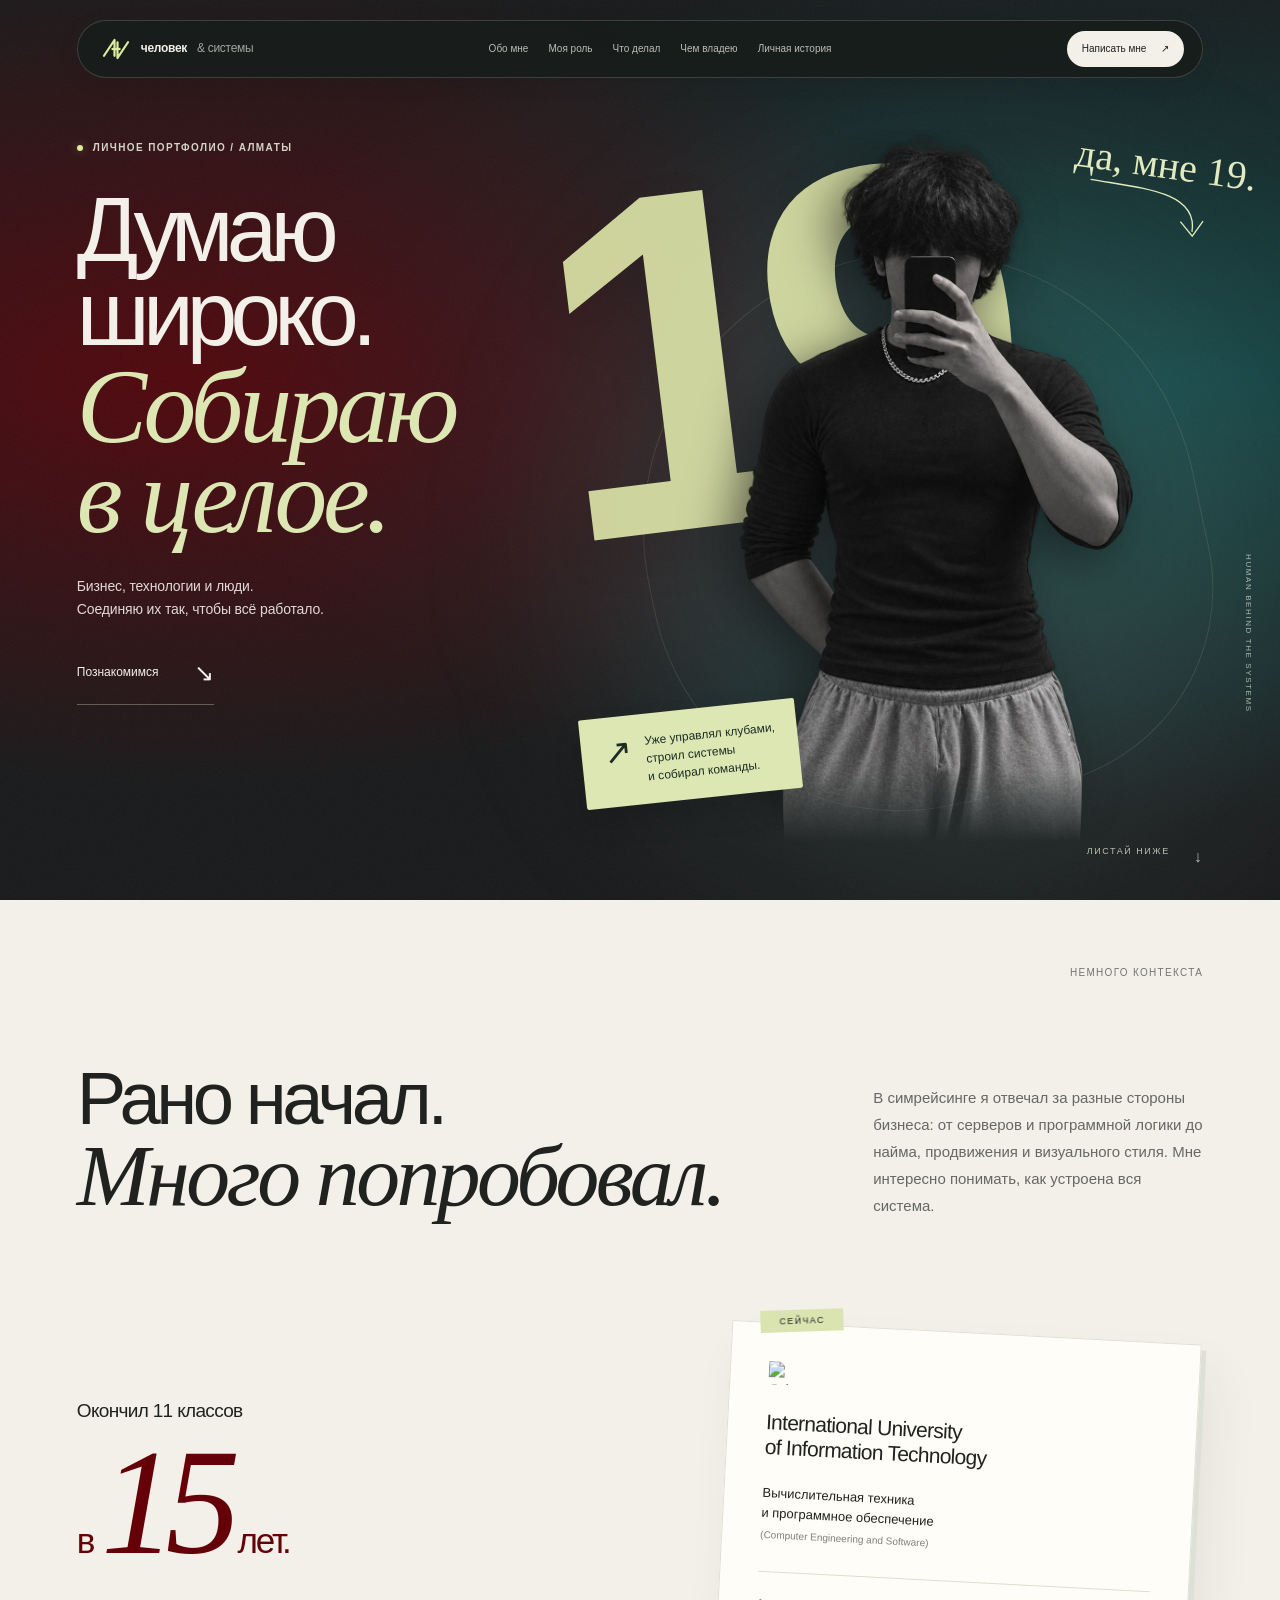
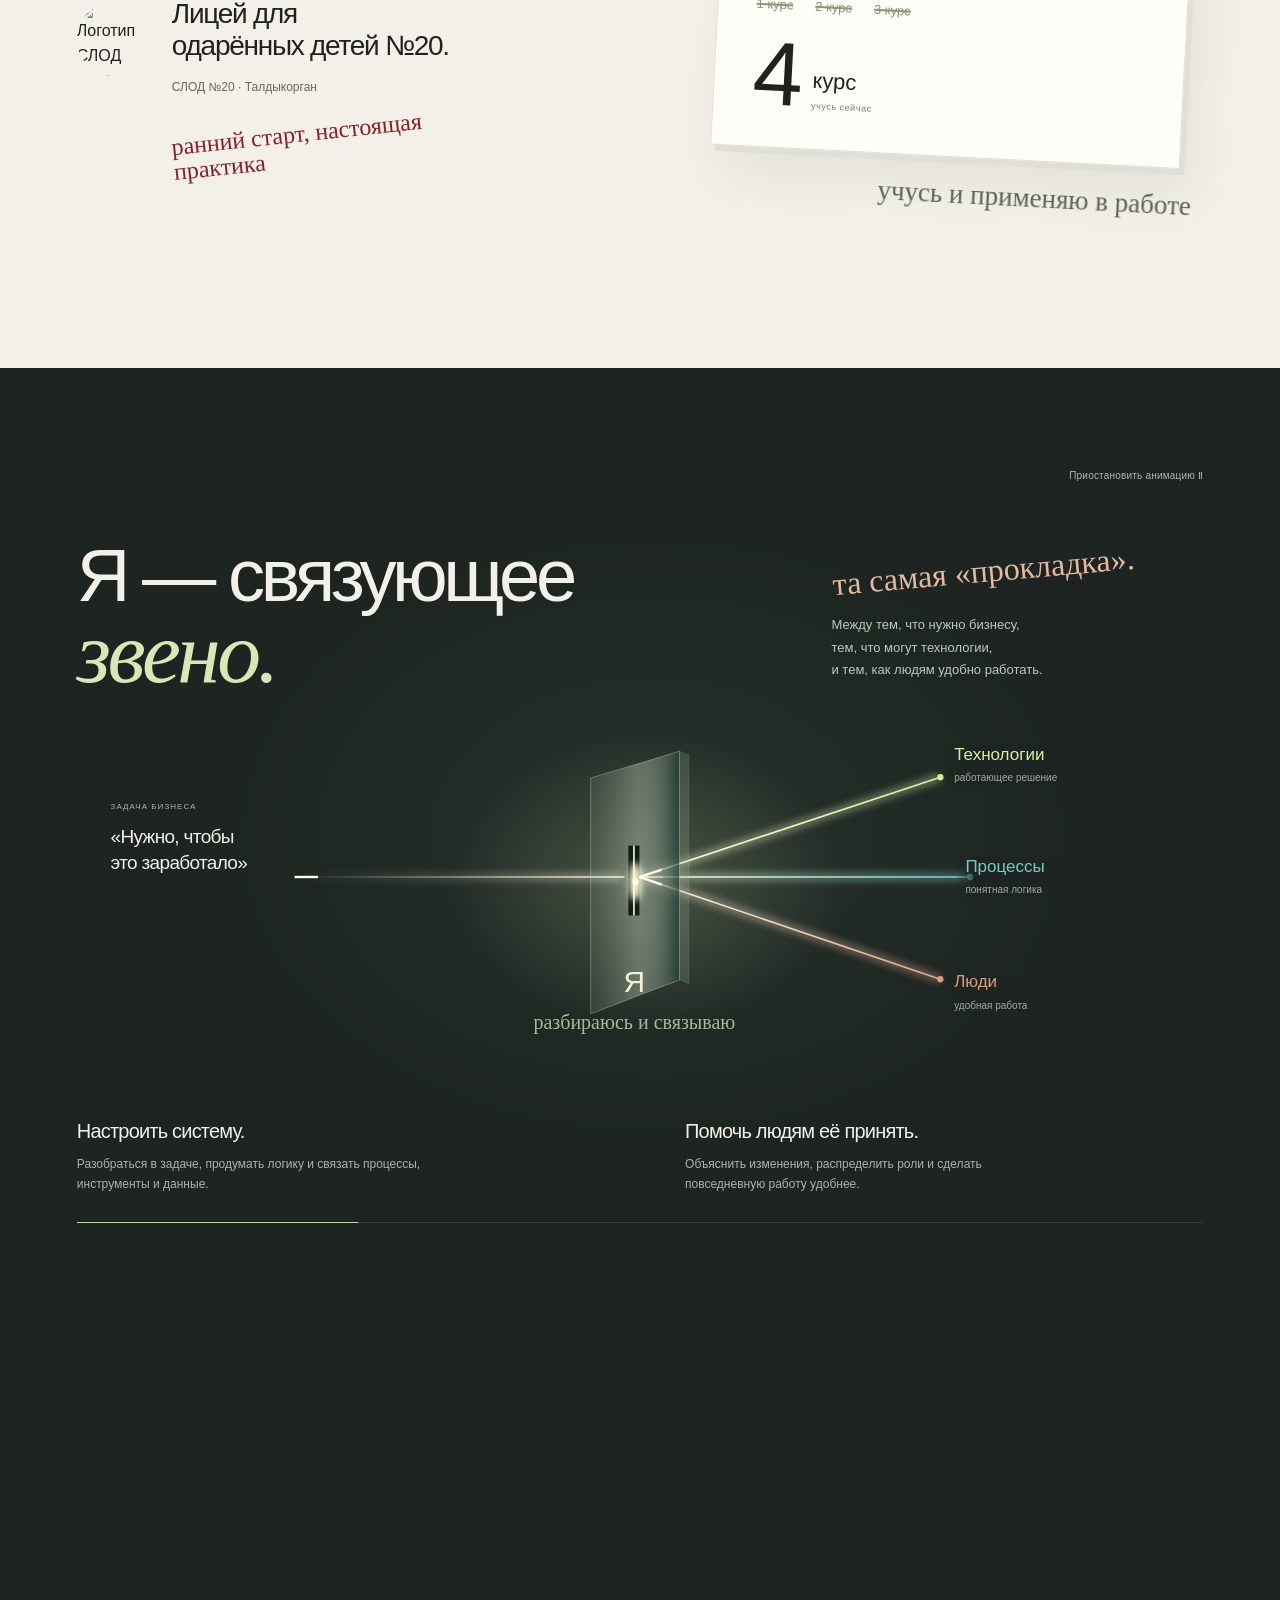
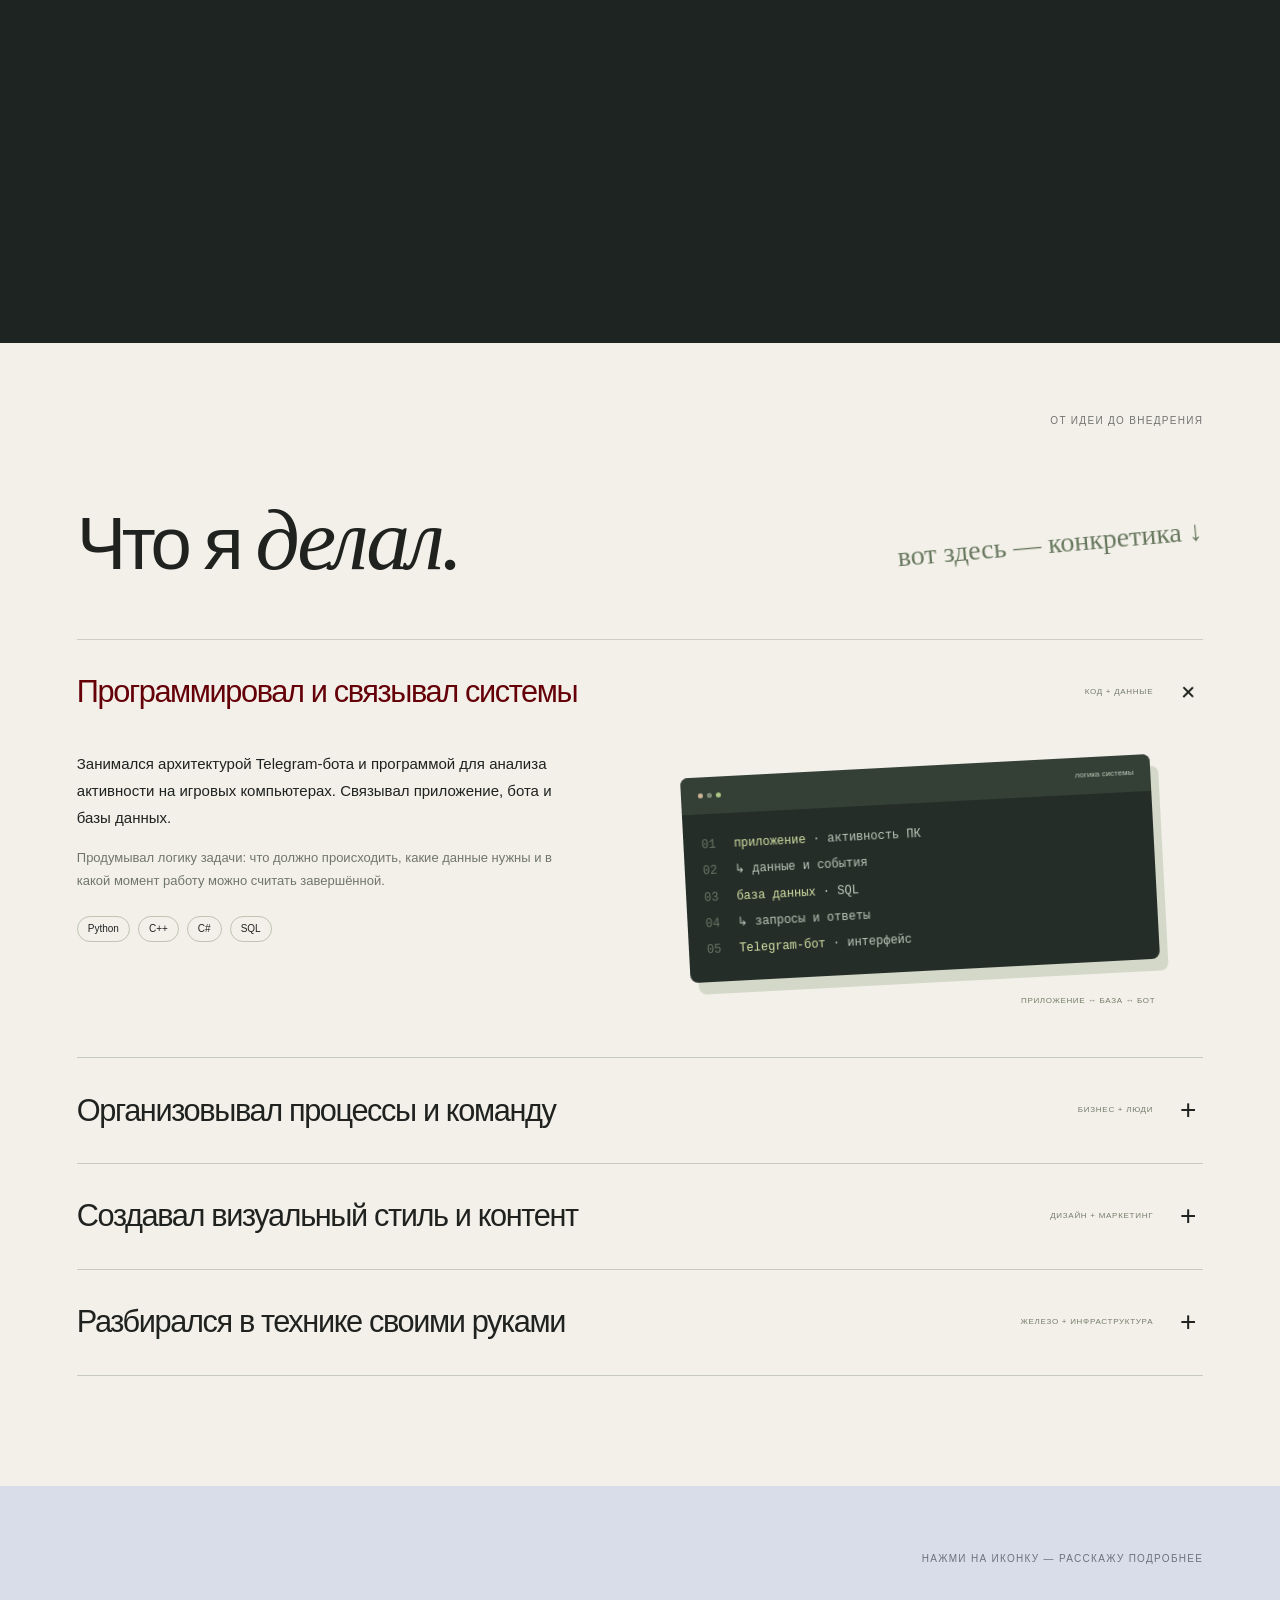
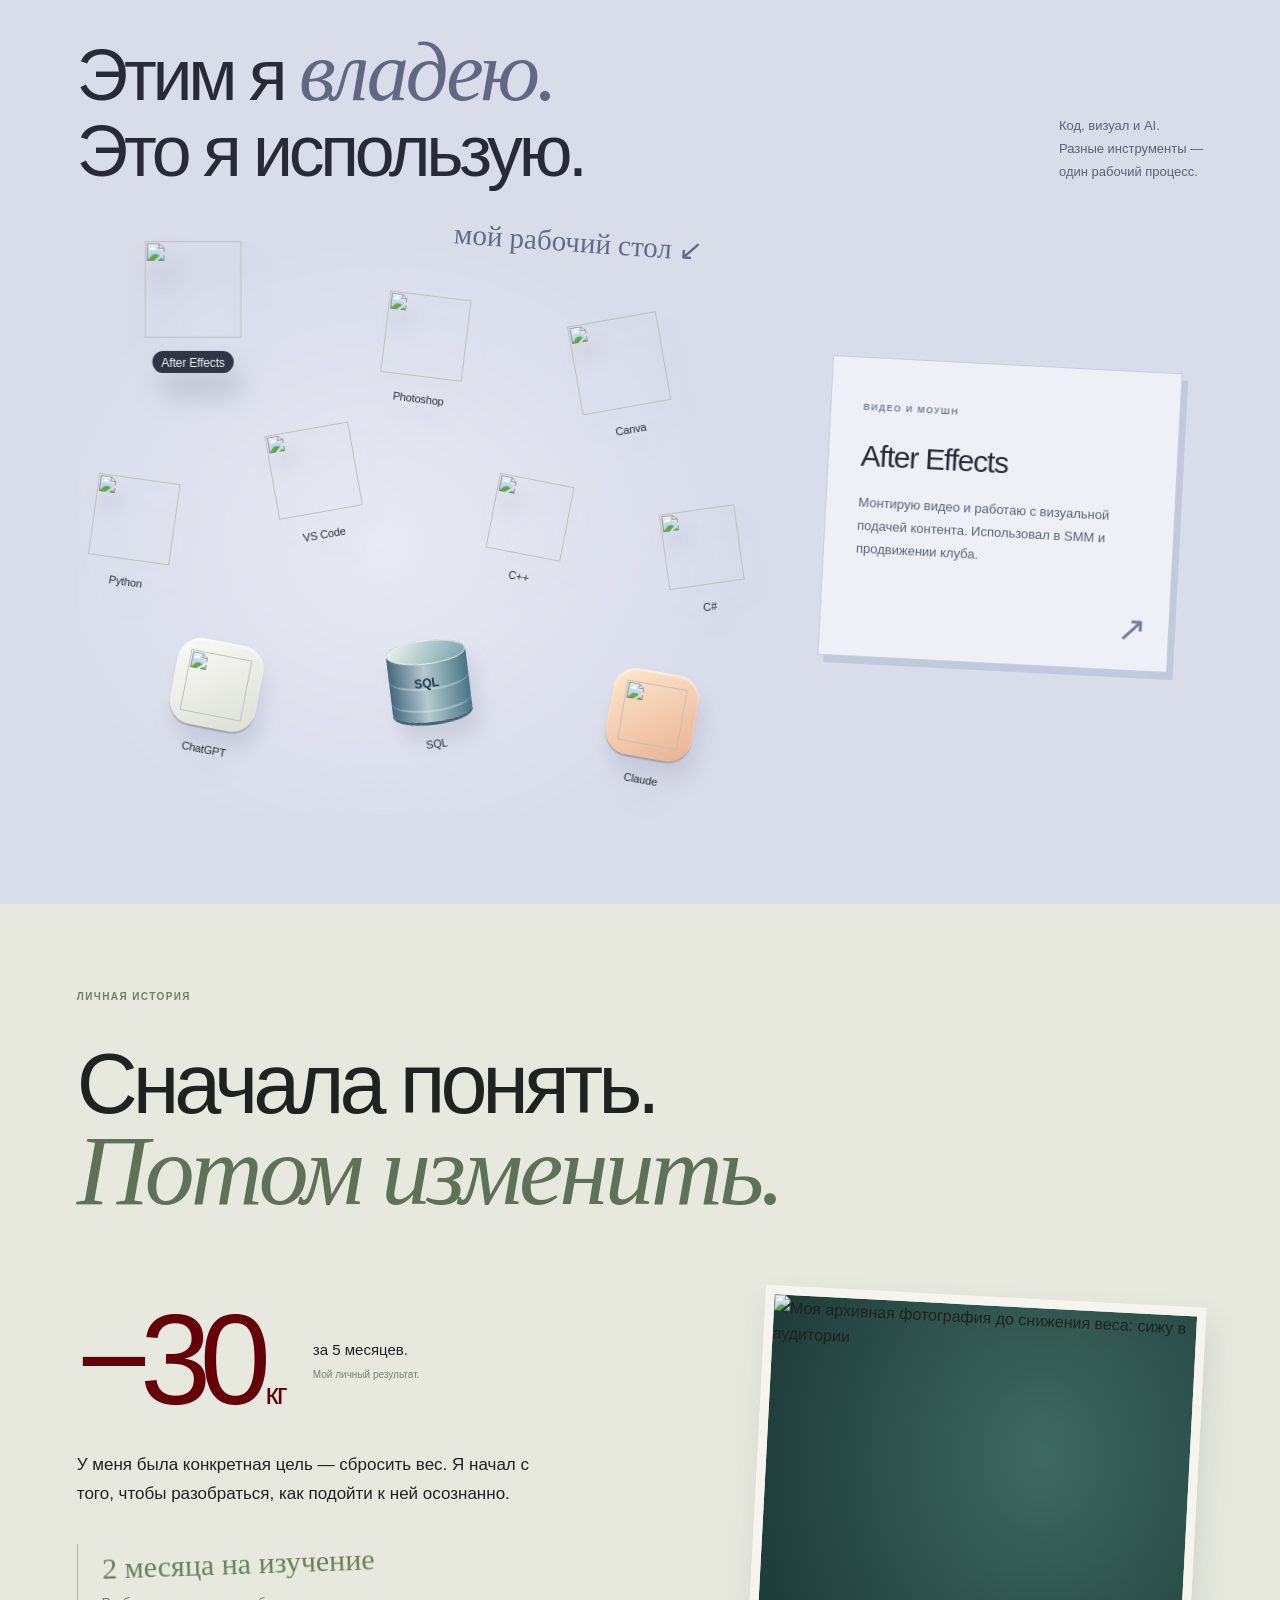
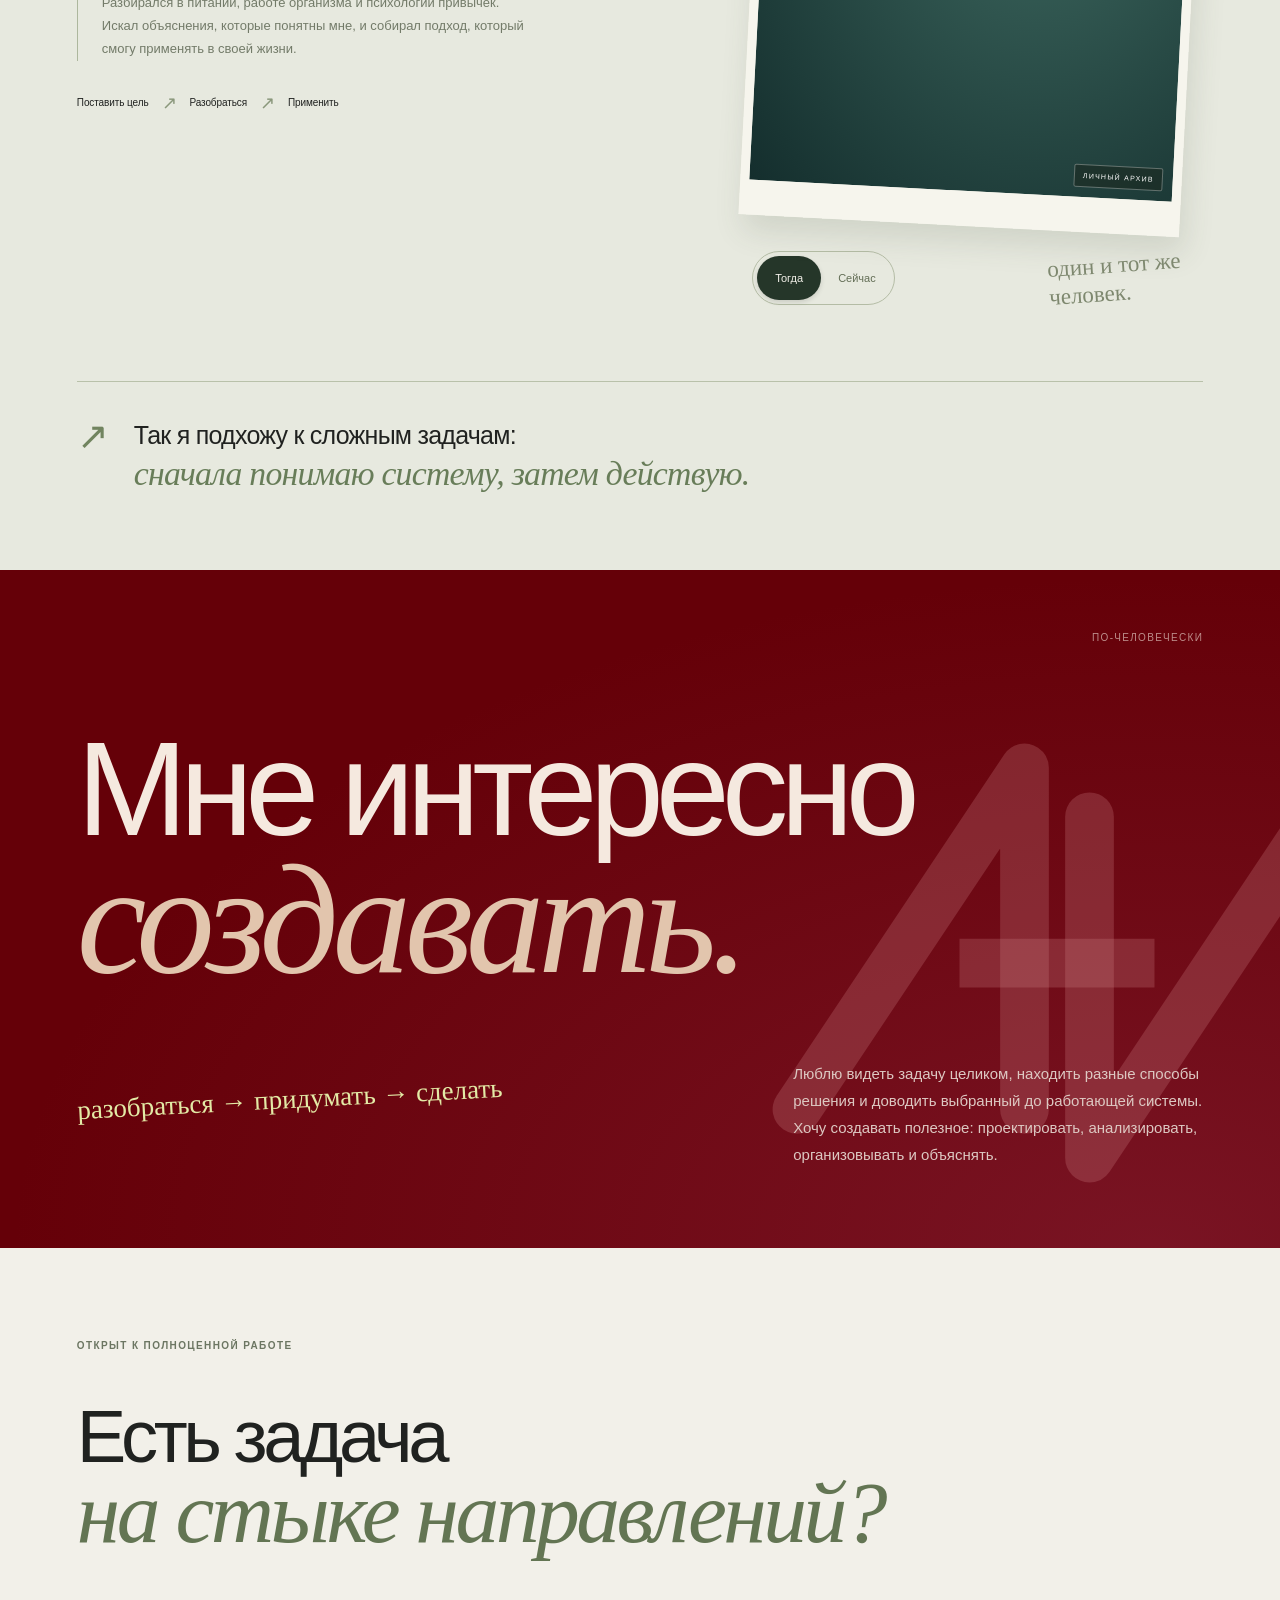
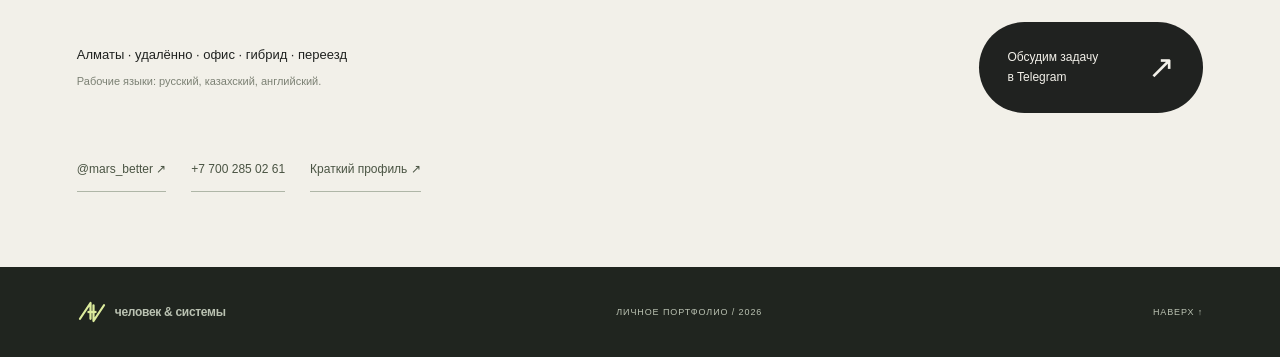
==== index.html @ 9b22e3e9 "Publish portfolio website" ====
<!doctype html>
<html lang="ru">
<head>
<meta charset="utf-8"><meta name="viewport" content="width=device-width,initial-scale=1"><meta name="theme-color" content="#191819">
<meta name="description" content="Мне 19. Соединяю бизнес, технологии и людей: программирование, команда, дизайн и внедрение систем. Студент 4 курса International University of Information Technology.">
<title>Человек между идеей и результатом — портфолио</title>
<link rel="stylesheet" href="assets/fonts.css"><link rel="stylesheet" href="styles.css?v=20260929-3"><link rel="icon" href="assets/favicon.svg" type="image/svg+xml">
</head>
<body>
<a class="skip" href="#main">К содержимому</a><div class="reading-line" aria-hidden="true"></div>
<header class="header"><a class="wordmark" href="#top" aria-label="В начало"><svg class="personal-mark" viewBox="0 0 40 40" aria-hidden="true"><path d="M4 29 18 8v21M22 11v21L36 11" fill="none" stroke="currentColor" stroke-width="3" stroke-linecap="round" stroke-linejoin="round"/><path d="M14 20h12" stroke="currentColor" stroke-width="3"/></svg> человек <span class="wordmark-light">& системы</span></a><nav aria-label="Основная навигация"><a href="#about">Обо мне</a><a href="#role">Моя роль</a><a href="#experience">Что делал</a><a href="#tools">Чем владею</a><a href="#story">Личная история</a></nav><a class="profile-trigger" href="https://t.me/mars_better" target="_blank" rel="noopener noreferrer">Написать мне <span aria-hidden="true">↗</span></a><button class="menu-toggle" type="button" aria-expanded="false" aria-controls="mobile-menu" aria-label="Открыть меню"><span></span><span></span></button></header>
<nav id="mobile-menu" class="mobile-menu" aria-label="Мобильная навигация" hidden><a href="#about">Обо мне</a><a href="#role">Моя роль</a><a href="#experience">Что делал</a><a href="#tools">Чем владею</a><a href="#story">Личная история</a><button type="button" data-profile>Коротко обо мне ↗</button></nav>
<main id="main">
<section class="hero" id="top" aria-labelledby="hero-title"><div class="hero-grain" aria-hidden="true"></div><div class="hero-spot" aria-hidden="true"></div><div class="hero-copy"><p class="overline"><span class="status-dot"></span> ЛИЧНОЕ ПОРТФОЛИО / АЛМАТЫ</p><h1 id="hero-title"><span>Думаю</span><span>широко.</span><em>Собираю<br> в целое.</em></h1><p class="hero-description">Бизнес, технологии и люди.<br>Соединяю их так, чтобы всё работало.</p><a class="hero-link" href="#about"><span>Познакомимся</span><i aria-hidden="true">↘</i></a></div><div class="portrait-stage" aria-label="Мне 19 лет"><span class="hero-age" aria-hidden="true">19</span><div class="portrait-aura" aria-hidden="true"></div><img class="portrait" src="portrait-cutout.webp" width="1024" height="1536" alt="Мой портрет: в чёрной футболке, лицо закрыто телефоном" fetchpriority="high"><span class="age-note handwriting">да, мне 19.<svg viewBox="0 0 150 65" aria-hidden="true"><path d="M7 4c58 2 126-4 125 44M117 38l16 15 10-19"/></svg></span><div class="hero-sticker"><span aria-hidden="true">↗</span><p>Уже управлял клубами,<br>строил системы<br>и собирал команды.</p></div><span class="portrait-label" aria-hidden="true">HUMAN BEHIND THE SYSTEMS</span></div><div class="hero-bottom"><a href="#about" aria-label="Дальше — обо мне">ЛИСТАЙ НИЖЕ <span aria-hidden="true">↓</span></a></div></section>
<section class="about cream" id="about" aria-labelledby="about-title"><div class="section-label"><span>НЕМНОГО КОНТЕКСТА</span></div><div class="about-intro"><h2 id="about-title">Рано начал.<br><em>Много попробовал.</em></h2><p>В симрейсинге я отвечал за разные стороны бизнеса: от серверов и программной логики до найма, продвижения и визуального стиля. Мне интересно понимать, как устроена вся система.</p></div><div class="education-spread"><article class="school-story reveal"><div class="school-achievement"><span>Окончил 11 классов</span><h3>в <strong>15</strong> лет.</h3></div><div class="school-copy"><img class="school-logo" src="assets/lyceum-20.png" width="100" height="100" alt="Логотип СЛОД №20" loading="lazy"><h3>Лицей для<br>одарённых детей №20.</h3><p>СЛОД №20 · Талдыкорган</p><span class="handwriting school-note">ранний старт, настоящая практика</span></div></article><article class="university-story reveal"><div class="university-paper"><span class="paper-tab">СЕЙЧАС</span><img src="assets/iitu-logo.svg?v=2" alt="Официальный логотип International University of Information Technology" width="320" height="80" loading="lazy"><h3>International University<br>of Information Technology</h3><p>Вычислительная техника<br>и программное обеспечение</p><small>(Computer Engineering and Software)</small><div class="course-path" aria-label="Первый, второй и третий курсы пройдены. Сейчас учусь на четвёртом курсе."><div class="past-courses" aria-hidden="true"><s>1 курс</s><s>2 курс</s><s>3 курс</s></div><div class="current-course"><strong>4</strong><span>курс<small>учусь сейчас</small></span></div></div></div><span class="handwriting education-caption">учусь и применяю в работе</span></article></div></section>
<section class="role" id="role" aria-labelledby="role-title"><div class="role-sticky"><div class="section-label"><button type="button" class="motion-toggle" aria-pressed="false">Приостановить анимацию <span aria-hidden="true">Ⅱ</span></button></div><div class="role-heading"><h2 id="role-title">Я — связующее<br><em>звено.</em></h2><div><span class="handwriting role-note">та самая «прокладка».</span><p>Между тем, что нужно бизнесу,<br>тем, что могут технологии,<br>и тем, как людям удобно работать.</p></div></div><div class="prism-scene" role="img" aria-label="Одна бизнес-задача проходит через мою работу и превращается в три связанные части: техническое решение, понятные процессы и удобную работу людей.">
<svg class="prism-art" viewBox="0 0 1000 420" aria-hidden="true">
<defs><linearGradient id="plate" x1="0" x2="1"><stop stop-color="#a8c4b3" stop-opacity=".12"/><stop offset=".5" stop-color="#edf4df" stop-opacity=".3"/><stop offset="1" stop-color="#233d34" stop-opacity=".7"/></linearGradient><linearGradient id="whiteBeam" gradientUnits="userSpaceOnUse" x1="60" x2="500"><stop stop-color="#e9e7d5" stop-opacity="0"/><stop offset="1" stop-color="#fffce3"/></linearGradient><linearGradient id="limeBeam" gradientUnits="userSpaceOnUse" x1="499" x2="920"><stop stop-color="#fffbe0"/><stop offset="1" stop-color="#d8ee9f"/></linearGradient><linearGradient id="tealBeam" gradientUnits="userSpaceOnUse" x1="499" x2="920"><stop stop-color="#fffbe0"/><stop offset="1" stop-color="#74ccc7"/></linearGradient><linearGradient id="coralBeam" gradientUnits="userSpaceOnUse" x1="499" x2="920"><stop stop-color="#fffbe0"/><stop offset="1" stop-color="#df9b81"/></linearGradient><filter id="lightGlow" x="-60%" y="-100%" width="220%" height="300%"><feGaussianBlur stdDeviation="5"/></filter><radialGradient id="lightPool"><stop stop-color="#ddefb2" stop-opacity=".2"/><stop offset="1" stop-color="#ddefb2" stop-opacity="0"/></radialGradient></defs>
<ellipse cx="510" cy="215" rx="250" ry="190" fill="url(#lightPool)"/>
<g class="beam-glow" filter="url(#lightGlow)" fill="none" stroke-width="12"><path d="M60 210H478" stroke="url(#whiteBeam)"/><path d="M500 210 882 83" stroke="url(#limeBeam)"/><path d="M500 210H920" stroke="url(#tealBeam)"/><path d="M500 210 882 340" stroke="url(#coralBeam)"/></g>
<path class="beam-input" d="M60 210H480" stroke="url(#whiteBeam)" stroke-width="2"/>
<g class="beam-outputs" fill="none" stroke-width="2"><path d="M499 210 882 83" stroke="url(#limeBeam)"/><path d="M499 210H920" stroke="url(#tealBeam)"/><path d="M499 210 882 340" stroke="url(#coralBeam)"/></g>
<g class="light-gate"><path d="M437 78 550 44V335L437 378Z" fill="url(#plate)" stroke="#d3dfc6" stroke-opacity=".45"/><path d="M550 44 562 49V340L550 335Z" fill="#a5bdac" fill-opacity=".2" stroke="#d3dfc6" stroke-opacity=".15"/><path d="M492 164V253" stroke="#101c16" stroke-width="14"/><path d="M492 164V253" stroke="#f9ffdc" stroke-width="2"/><ellipse cx="494" cy="210" rx="8" ry="24" fill="#fffedf" filter="url(#lightGlow)"/><circle cx="494" cy="210" r="4" fill="#ffffef"/></g>
<g class="beam-pulses" fill="none" stroke="#fffce5" stroke-width="3"><path class="pulse-in" d="M60 210H480"/><path class="pulse-out" d="M499 210 882 83"/><path class="pulse-out pulse-delay" d="M499 210H920"/><path class="pulse-out pulse-delay-two" d="M499 210 882 340"/></g>
<circle cx="882" cy="83" r="4" fill="#d8ee9f"/><circle cx="920" cy="210" r="4" fill="#74ccc7"/><circle cx="882" cy="340" r="4" fill="#df9b81"/>
</svg><div class="prism-input"><span>ЗАДАЧА БИЗНЕСА</span><p>«Нужно, чтобы<br>это заработало»</p></div><div class="prism-me"><b>Я</b><span>разбираюсь и связываю</span></div><div class="prism-output prism-tech"><span>Технологии</span><small>работающее решение</small></div><div class="prism-output prism-process"><span>Процессы</span><small>понятная логика</small></div><div class="prism-output prism-people"><span>Люди</span><small>удобная работа</small></div></div><div class="role-outcomes"><div><h3>Настроить систему.</h3><p>Разобраться в задаче, продумать логику и связать процессы, инструменты и данные.</p></div><div><h3>Помочь людям её принять.</h3><p>Объяснить изменения, распределить роли и сделать повседневную работу удобнее.</p></div></div><div class="role-progress" aria-hidden="true"><span></span></div></div></section>
<section class="experience cream" id="experience" aria-labelledby="experience-title"><div class="section-label"><span>ОТ ИДЕИ ДО ВНЕДРЕНИЯ</span></div><div class="experience-heading"><h2 id="experience-title">Что я <em>делал.</em></h2><span class="handwriting">вот здесь — конкретика ↓</span></div><div class="experience-list">
<details class="experience-item" open><summary><h3>Программировал и связывал системы</h3><span class="experience-type">КОД + ДАННЫЕ</span><span class="expand-icon" aria-hidden="true">+</span></summary><div class="experience-content"><div><p>Занимался архитектурой Telegram-бота и программой для анализа активности на игровых компьютерах. Связывал приложение, бота и базы данных.</p><p class="secondary-copy">Продумывал логику задачи: что должно происходить, какие данные нужны и в какой момент работу можно считать завершённой.</p><div class="inline-tags"><span>Python</span><span>C++</span><span>C#</span><span>SQL</span></div></div><div class="software-visual" aria-label="Схема взаимосвязи программы, базы данных и Telegram-бота"><div class="mini-window"><div class="window-head"><span class="window-dots"><i></i><i></i><i></i></span><span>логика системы</span></div><div class="code-lines"><span><i>01</i><b>приложение</b> · активность ПК</span><span><i>02</i>↳ данные и события</span><span><i>03</i><b>база данных</b> · SQL</span><span><i>04</i>↳ запросы и ответы</span><span><i>05</i><b>Telegram-бот</b> · интерфейс</span></div></div><span class="diagram-caption">ПРИЛОЖЕНИЕ ↔ БАЗА ↔ БОТ</span></div></div></details>
<details class="experience-item"><summary><h3>Организовывал процессы и команду</h3><span class="experience-type">БИЗНЕС + ЛЮДИ</span><span class="expand-icon" aria-hidden="true">+</span></summary><div class="experience-content"><div><p>Управлял симрейсинг-клубами. Занимался наймом, делегированием, постановкой задач и сроками. Работал с финансовыми расчётами, учётом и документацией.</p><p class="secondary-copy">Мне важно видеть всю картину и понимать, что мешает работе. Внедрял изменения с учётом того, как ими будут пользоваться сотрудники.</p></div><div class="task-note"><span class="small-label">КАК Я СТАВЛЮ ЗАДАЧУ</span><p>Что нужно сделать?<br>Кто отвечает?<br>К какому сроку?<br><b>Как поймём, что готово?</b></p><span class="handwriting">ясность → меньше лишней работы</span></div></div></details>
<details class="experience-item"><summary><h3>Создавал визуальный стиль и контент</h3><span class="experience-type">ДИЗАЙН + МАРКЕТИНГ</span><span class="expand-icon" aria-hidden="true">+</span></summary><div class="experience-content"><div><p>Работал над брендбуком, цветовой палитрой и тем, как люди воспринимают бренд. Разрабатывал SMM-стратегию и систему бонусов, снимал и монтировал видео.</p><p class="secondary-copy">Общался с блогерами и партнёрами, договаривался о сотрудничестве. Для визуальной работы использовал After Effects, Photoshop и Canva.</p></div><div class="creative-visual"><div class="swatches"><span></span><span></span><span></span><span></span></div><div class="timeline" aria-label="Декоративная монтажная шкала"><i></i><span>ВИЗУАЛЬНЫЙ СТИЛЬ</span><span>ВИДЕО / МОНТАЖ</span><span>SMM / КОНТЕНТ</span></div><span class="handwriting">как выглядит. как ощущается.</span></div></div></details>
<details class="experience-item"><summary><h3>Разбирался в технике своими руками</h3><span class="experience-type">ЖЕЛЕЗО + ИНФРАСТРУКТУРА</span><span class="expand-icon" aria-hidden="true">+</span></summary><div class="experience-content"><div><p>Собирал и обслуживал компьютеры, настраивал сети и локальные игровые серверы. Работал с оборудованием SIMAGIC и технической документацией.</p><p class="secondary-copy">Участвовал в проекте радиоуправляемых машин: пайка, сборка и технические задачи. Помогал с поставками оборудования из Китая и общением с поставщиками.</p></div><div class="hardware-visual"><span class="hardware-cross" aria-hidden="true">+</span><span class="small-label">ОТ СЕТИ ДО УСТРОЙСТВА</span><div class="hardware-row"><span>ПК</span><i>↔</i><span>СЕТЬ</span><i>↔</i><span>СЕРВЕР</span></div><p>Сборка · настройка · обслуживание</p></div></div></details>
</div></section>
<section class="tools" id="tools" aria-labelledby="tools-title"><div class="section-label"><span>НАЖМИ НА ИКОНКУ — РАССКАЖУ ПОДРОБНЕЕ</span></div><div class="tools-heading"><h2 id="tools-title">Этим я <em>владею.</em><br>Это я использую.</h2><p>Код, визуал и AI.<br>Разные инструменты —<br>один рабочий процесс.</p></div><div class="tool-workbench"><div class="tool-stage" aria-label="Программы и языки программирования"><span class="desk-scribble handwriting" aria-hidden="true">мой рабочий стол ↙</span>
<button class="tool-object t-ae" data-tool="ae" aria-pressed="true"><img src="assets/aftereffects.svg" alt="" width="88" height="88"><span>After Effects</span></button>
<button class="tool-object t-ps" data-tool="ps" aria-pressed="false"><img src="assets/photoshop.svg" alt="" width="82" height="82"><span>Photoshop</span></button>
<button class="tool-object t-canva" data-tool="canva" aria-pressed="false"><img src="assets/canva.svg" alt="" width="90" height="90"><span>Canva</span></button>
<button class="tool-object t-vscode" data-tool="vscode" aria-pressed="false"><img src="assets/vscode.svg" alt="" width="85" height="85"><span>VS Code</span></button>
<button class="tool-object t-python" data-tool="python" aria-pressed="false"><img src="assets/python.svg" alt="" width="82" height="82"><span>Python</span></button>
<button class="tool-object t-cpp" data-tool="cpp" aria-pressed="false"><img src="assets/cplusplus.svg" alt="" width="76" height="76"><span>C++</span></button>
<button class="tool-object t-csharp" data-tool="csharp" aria-pressed="false"><img src="assets/csharp.svg" alt="" width="76" height="76"><span>C#</span></button>
<button class="tool-object t-sql" data-tool="sql" aria-pressed="false"><span class="sql-cylinder" aria-hidden="true"><i></i><b>SQL</b></span><span>SQL</span></button>
<button class="tool-object t-openai" data-tool="openai" aria-pressed="false"><span class="ai-logo openai-logo"><img src="assets/openai.svg" alt="" width="62" height="62"></span><span>ChatGPT</span></button>
<button class="tool-object t-claude" data-tool="claude" aria-pressed="false"><span class="ai-logo claude-logo"><img src="assets/claude.svg" alt="" width="70" height="70"></span><span>Claude</span></button>
</div><div class="tool-detail" aria-live="polite" aria-atomic="true"><span id="tool-category" class="small-label">ВИДЕО И МОУШН</span><h3 id="tool-name">After Effects</h3><p id="tool-description">Монтирую видео и работаю с визуальной подачей контента. Использовал в SMM и продвижении клуба.</p><span class="tool-detail-index" aria-hidden="true">↗</span></div></div></section>
<section class="case-story cream" id="story" aria-labelledby="story-title"><div class="case-heading"><p class="overline">ЛИЧНАЯ ИСТОРИЯ</p><h2 id="story-title">Сначала понять.<br><em>Потом изменить.</em></h2></div><div class="case-layout"><div class="case-content"><div class="case-result"><strong>−30<span>кг</span></strong><p>за <b>5 месяцев.</b><small>Мой личный результат.</small></p></div><p class="case-lead">У меня была конкретная цель — сбросить вес. Я начал с того, чтобы разобраться, как подойти к ней осознанно.</p><div class="case-research"><span class="handwriting">2 месяца на изучение</span><p>Разбирался в питании, работе организма и психологии привычек. Искал объяснения, которые понятны мне, и собирал подход, который смогу применять в своей жизни.</p></div><div class="case-method"><span>Поставить цель</span><i aria-hidden="true">↗</i><span>Разобраться</span><i aria-hidden="true">↗</i><span>Применить</span></div></div><figure class="case-photos"><div class="case-photo-frame"><img class="case-before" src="assets/personal-before.png" alt="Моя архивная фотография до снижения веса: сижу в аудитории" width="828" height="1792" loading="lazy"><img class="case-after" src="portrait-cutout.webp" alt="Моя нынешняя фотография, использованная на главной странице" width="1024" height="1536" loading="lazy" hidden><span class="photo-stamp" aria-hidden="true">ЛИЧНЫЙ АРХИВ</span></div><figcaption><div class="photo-switch" role="group" aria-label="Выбрать фотографию"><button type="button" data-photo="before" aria-pressed="true">Тогда</button><button type="button" data-photo="after" aria-pressed="false">Сейчас</button></div><span class="handwriting">один и тот же человек.</span></figcaption></figure></div><div class="case-conclusion"><span aria-hidden="true">↗</span><p>Так я подхожу к сложным задачам:<br><em>сначала понимаю систему, затем действую.</em></p></div></section>
<section class="personal" aria-labelledby="personal-title"><div class="personal-symbol" aria-hidden="true"><svg class="personal-mark" viewBox="0 0 40 40" aria-hidden="true"><path d="M4 29 18 8v21M22 11v21L36 11" fill="none" stroke="currentColor" stroke-width="3" stroke-linecap="round" stroke-linejoin="round"/><path d="M14 20h12" stroke="currentColor" stroke-width="3"/></svg></div><div class="section-label"><span>ПО-ЧЕЛОВЕЧЕСКИ</span></div><h2 id="personal-title">Мне интересно<br><em>создавать.</em></h2><div class="personal-bottom"><span class="handwriting">разобраться → придумать → сделать</span><p>Люблю видеть задачу целиком, находить разные способы решения и доводить выбранный до работающей системы. Хочу создавать полезное: проектировать, анализировать, организовывать и объяснять.</p></div></section>
<section class="closing cream" id="contact"><p class="overline">ОТКРЫТ К ПОЛНОЦЕННОЙ РАБОТЕ</p><h2>Есть задача<br><em>на стыке направлений?</em></h2><div class="closing-bottom"><p>Алматы · удалённо · офис · гибрид · переезд<br><span>Рабочие языки: русский, казахский, английский.</span></p><a class="round-link" href="https://t.me/mars_better" target="_blank" rel="noopener noreferrer"><span>Обсудим задачу<br>в Telegram</span><i aria-hidden="true">↗</i></a></div><div id="contact-links" class="contact-links"><a href="https://t.me/mars_better" target="_blank" rel="noopener noreferrer">@mars_better ↗</a><a href="tel:+77002850261">+7 700 285 02 61</a><button type="button" data-profile>Краткий профиль ↗</button></div></section>
</main>
<footer><a class="wordmark" href="#top"><svg class="personal-mark" viewBox="0 0 40 40" aria-hidden="true"><path d="M4 29 18 8v21M22 11v21L36 11" fill="none" stroke="currentColor" stroke-width="3" stroke-linecap="round" stroke-linejoin="round"/><path d="M14 20h12" stroke="currentColor" stroke-width="3"/></svg> человек & системы</a><span>ЛИЧНОЕ ПОРТФОЛИО / 2026</span><a href="#top">НАВЕРХ ↑</a></footer>
<dialog class="profile-dialog" aria-labelledby="profile-title"><button class="dialog-close" type="button" aria-label="Закрыть профиль">×</button><p class="small-label">КРАТКИЙ ПРОФИЛЬ</p><h2 id="profile-title">Человек между<br>идеей и результатом.</h2><p>Мне 19 лет. Я учусь на 4 курсе International University of Information Technology по специальности «Вычислительная техника и программное обеспечение».</p><p>Управлял симрейсинг-клубами. Занимался процессами, наймом, маркетингом, технической инфраструктурой, архитектурой Telegram-бота и программой для анализа активности игровых ПК.</p><p>Работаю с After Effects, Photoshop, Canva, VS Code, Python, C++, C#, SQL, ChatGPT и Claude.</p><p>Ищу полноценную работу, где смогу связывать бизнес-задачи, технологии и людей. Рассматриваю офис, удалённый формат, гибрид и переезд.</p><p class="profile-contacts"><a href="https://t.me/mars_better">@mars_better</a> · <a href="tel:+77002850261">+7 700 285 02 61</a></p><button class="copy-profile" type="button">Скопировать профиль ↗</button><p class="copy-status" role="status"></p></dialog>
<script src="script.js?v=20260929-3" defer></script>
</body></html>
---- styles.css ----
:root{--ink:#202220;--cream:#f2f0e9;--cherry:#650008;--teal:#064243;--lime:#dcec9d;--pad:clamp(22px,6vw,100px);--font:'Onest',Arial,sans-serif;--serif:'Cormorant Garamond',Georgia,serif;--hand:'Caveat',cursive;--scroll:0;--hero-p:0;--role-p:.35}
*{box-sizing:border-box}html{scroll-behavior:smooth;scroll-padding-top:95px}body{margin:0;background:#191c1b;color:var(--cream);font-family:var(--font);font-size:16px;line-height:1.6;-webkit-font-smoothing:antialiased}button,a{touch-action:manipulation;-webkit-tap-highlight-color:transparent}button{font:inherit;color:inherit;cursor:pointer}button,a,summary{outline-offset:6px}button:focus-visible,a:focus-visible,summary:focus-visible{outline:2px solid #778d37}a{color:inherit;text-decoration:none}img{display:block;max-width:100%}h1,h2,h3,p{margin:0}h1,h2,h3{font-weight:500}em{font-family:var(--serif);font-weight:500;line-height:.85}h2{font-size:clamp(45px,5.8vw,90px);letter-spacing:-.06em;line-height:1.06}h2 em{font-size:1.18em;letter-spacing:-.04em}svg{overflow:visible}.cream{background:var(--cream);color:var(--ink)}.handwriting{font-family:var(--hand);font-size:30px;font-weight:500;line-height:1.05}.overline,.small-label{font-size:10px;font-weight:600;letter-spacing:.14em}.small-label{display:block}.section-label{display:flex;justify-content:space-between;gap:20px;font-size:10px;letter-spacing:.13em;line-height:1.5}.section-label>span:last-child{opacity:.6}.skip{position:fixed;top:8px;left:8px;z-index:200;transform:translateY(-200%);background:var(--lime);color:var(--ink);padding:12px 20px}.skip:focus{transform:none}.reading-line{position:fixed;z-index:100;top:0;left:0;height:3px;width:100%;background:var(--lime);transform-origin:left;transform:scaleX(var(--scroll))}
.header{position:fixed;z-index:50;top:20px;left:var(--pad);right:var(--pad);height:58px;display:flex;align-items:center;justify-content:space-between;gap:24px;padding:0 18px 0 23px;border:1px solid #ffffff29;border-radius:100px;background:#171d1be0;backdrop-filter:blur(22px);-webkit-backdrop-filter:blur(22px);color:#f2f0e9;box-shadow:0 5px 25px #00000010}.wordmark{display:flex;align-items:center;gap:8px;font-size:12px;font-weight:600;letter-spacing:-.025em;white-space:nowrap}.brand-star{font-size:30px;line-height:1;color:var(--lime)}.wordmark-light{font-weight:400;opacity:.64}.header nav{display:flex;gap:26px}.header nav a{font-size:11px;opacity:.75;transition:opacity .2s}.header nav a:hover{opacity:1}.profile-trigger{border:0;padding:10px 15px;background:var(--cream);color:var(--ink);border-radius:99px;font-size:10px}.profile-trigger span{padding-left:12px}.menu-toggle{display:none;width:42px;height:42px;background:none;border:0}.menu-toggle span{display:block;height:1px;width:22px;background:var(--cream);margin:6px auto}.mobile-menu[hidden]{display:none}.mobile-menu{position:fixed;z-index:49;top:88px;left:20px;right:20px;padding:28px;background:#242b27;color:var(--cream);border:1px solid #ffffff22;border-radius:24px;display:flex;flex-direction:column;gap:18px;box-shadow:0 20px 60px #0008}.mobile-menu button{padding:12px;border:1px solid #fff5;background:none;text-align:left;border-radius:12px}
.hero{position:relative;min-height:860px;height:max(860px,100svh);isolation:isolate;overflow:hidden;background:radial-gradient(ellipse at 14% 42%,#650008bb,transparent 55%),radial-gradient(ellipse at 93% 42%,#0d5353ad,transparent 60%),#18191a;padding:140px var(--pad) 85px}.hero-grain{position:absolute;inset:0;z-index:-1;opacity:.13;background-image:url("data:image/svg+xml,%3Csvg xmlns='http://www.w3.org/2000/svg' width='180' height='180'%3E%3Cfilter id='n'%3E%3CfeTurbulence type='fractalNoise' baseFrequency='.92' numOctaves='3' stitchTiles='stitch'/%3E%3C/filter%3E%3Crect width='100%25' height='100%25' opacity='.45' filter='url(%23n)'/%3E%3C/svg%3E")}.hero-spot{position:absolute;width:640px;height:640px;background:#87beb929;border-radius:50%;filter:blur(110px);left:50%;top:25%;pointer-events:none}.hero-copy{position:relative;z-index:4;max-width:650px;pointer-events:none}.hero-copy a{pointer-events:auto}.hero .overline{color:#d5d4c8;margin-bottom:32px;display:flex;gap:10px;align-items:center}.status-dot{width:6px;height:6px;border-radius:50%;background:var(--lime);box-shadow:0 0 10px #dcec9d55}h1{font-size:clamp(64px,7.1vw,112px);line-height:.92;letter-spacing:-.075em}h1>span{display:block}h1 em{display:block;color:#dce7b3;font-size:1.16em;letter-spacing:-.04em;margin-top:7px}h1 em br{display:none}.hero-description{font-size:14px;line-height:1.65;color:#e1d9d5;max-width:310px;margin-top:34px;letter-spacing:-.01em}.hero-link{display:inline-flex;gap:35px;align-items:center;border-bottom:1px solid #dbe3c057;padding:12px 0;margin-top:20px;font-size:12px}.hero-link i{font-size:24px;font-style:normal;transition:transform .35s}.hero-link:hover i{transform:translate(5px,5px)}.portrait-stage{position:absolute;z-index:2;right:1.5%;bottom:58px;width:53%;height:80%;perspective:1000px;transform:translateY(calc(var(--hero-p)*70px));transform-origin:50% 80%}.hero-age{position:absolute;z-index:-1;left:-6%;top:-2%;font-size:clamp(320px,38vw,610px);font-weight:600;letter-spacing:-.11em;line-height:1;color:#dae1a6;transform:translateY(calc(var(--hero-p)*-95px)) rotate(-7deg);text-shadow:0 20px 60px #0002;opacity:.93}.portrait{position:absolute;bottom:0;right:7%;width:83%;height:99%;object-fit:contain;object-position:center bottom;filter:drop-shadow(-14px 12px 24px #1119);mask-image:linear-gradient(#000 90%,transparent 100%);-webkit-mask-image:linear-gradient(#000 90%,transparent 100%);transform:translate(calc(var(--mouse-x,0)*8px),calc(var(--mouse-y,0)*4px));transition:transform .5s ease-out}.portrait-aura{position:absolute;inset:18% 9% 5%;border:1px solid #ddd3bd20;border-radius:50% 50% 36% 45%;transform:rotate(-12deg)}.age-note{position:absolute;right:1%;top:3%;font-size:40px;color:#e2ebbf;transform:rotate(8deg);z-index:4}.age-note svg{display:block;width:130px;height:56px;margin-left:12px;fill:none;stroke:currentColor;stroke-width:1.5}.hero-sticker{position:absolute;z-index:6;bottom:6%;left:0;display:flex;gap:14px;padding:18px 22px;background:#dce7b3;color:#1d2b24;transform:rotate(-6deg);box-shadow:0 15px 28px #0002;border-radius:2px}.hero-sticker>span{font-size:34px;line-height:1}.hero-sticker p{font-size:12px;line-height:1.5}.portrait-label{position:absolute;right:1%;bottom:18%;writing-mode:vertical-rl;font-size:8px;letter-spacing:.2em;color:#abbab0}.hero-bottom{position:absolute;bottom:30px;left:var(--pad);right:var(--pad);display:flex;justify-content:space-between;font-size:9px;letter-spacing:.17em;color:#babfb2}.hero-bottom a{display:flex;gap:24px}.hero-bottom a span{font-size:16px}
.about{padding:65px var(--pad) 130px;overflow:hidden}.about-intro{display:flex;justify-content:space-between;align-items:flex-end;gap:60px;margin:80px 0 105px}.about-intro h2{max-width:770px}.about-intro>p{max-width:330px;font-size:15px;line-height:1.8;color:#666861}.education-spread{display:grid;grid-template-columns:1.06fr .94fr;gap:75px;align-items:center}.school-story{display:grid;grid-template-columns:.62fr 1fr;gap:28px;align-items:center}.school-number{position:relative;align-self:start;line-height:.75;letter-spacing:-.09em;color:#650008}.school-number>span{font-size:clamp(120px,13vw,220px);font-family:var(--serif);font-style:italic;font-weight:500}.school-number i{font-family:var(--hand);font-size:30px;letter-spacing:0;display:block;text-align:right;margin-top:22px;margin-right:7px}.school-copy .small-label{font-size:8px;color:#686b63}.school-copy h3{font-size:clamp(24px,2.7vw,41px);letter-spacing:-.045em;line-height:1.15;margin:18px 0 25px}.school-copy h3>span{color:#650008}.school-copy p{max-width:300px;font-size:12px;color:#666861;line-height:1.7}.school-note{display:block;color:#8a1f2c;font-size:24px;transform:rotate(-6deg);margin-top:35px}.university-story{position:relative;padding:8px 12px 30px}.university-paper{position:relative;background:#fffdf7;padding:38px;border:1px solid #e1dfd5;box-shadow:5px 6px 0 #dedfd6,14px 28px 50px #342d1712;transform:rotate(3deg);transition:transform .5s}.university-paper:hover{transform:rotate(0deg)}.paper-tab{position:absolute;top:-15px;left:27px;padding:4px 19px;background:#d9e4b1;transform:rotate(-5deg);font-size:9px;letter-spacing:.15em}.university-paper>img{width:205px;height:auto;margin-bottom:29px}.university-paper h3{font-size:21px;letter-spacing:-.035em;line-height:1.2;margin-bottom:24px}.university-paper>p{font-size:13px;font-weight:500;line-height:1.5}.university-paper>small{display:block;font-size:10px;color:#7e8077;margin-top:5px}.university-bottom{display:flex;align-items:flex-end;justify-content:space-between;border-top:1px solid #dddcd1;margin-top:32px;padding-top:25px}.university-bottom strong{font-size:90px;line-height:.7;font-weight:400;letter-spacing:-.08em}.university-bottom strong>span{font-size:18px;letter-spacing:-.03em;margin-left:12px}.university-mark{font-size:8px;letter-spacing:.14em;color:#697162;text-align:right;line-height:1.6}.education-caption{display:block;font-size:27px;transform:rotate(3deg);color:#596550;margin-top:23px;text-align:right}
.role{--role-p:.35;position:relative;background:#1d2421;height:175vh;min-height:1380px;color:#f2f0e9}.role-sticky{position:sticky;top:0;min-height:820px;height:100svh;padding:85px var(--pad) 45px;display:flex;flex-direction:column;overflow:hidden;background:radial-gradient(ellipse at 51% 52%,#40554640,transparent 48%),#1d2421}.motion-toggle{font-size:10px;letter-spacing:.02em;background:none;border:0;display:flex;gap:16px;align-items:center;opacity:.7;padding:0}.role-heading{display:flex;justify-content:space-between;align-items:center;gap:40px;margin-top:40px}.role-heading h2{font-size:clamp(48px,5.8vw,84px)}.role-heading h2 em{color:#dce5b5}.role-heading>div{width:33%}.role-note{font-size:32px;color:#e6b7a1;display:block;transform:rotate(-5deg);margin-bottom:28px}.role-heading p{font-size:13px;line-height:1.75;color:#bec7bd}.connection-stage{position:relative;height:300px;min-height:260px;width:100%;margin:25px auto 15px;perspective:1200px}.connection-lines{position:absolute;inset:0;width:100%;height:100%;opacity:calc(.2 + var(--role-p)*.8)}.wire{stroke:#95a578;stroke-width:1;fill:none;stroke-dasharray:800;stroke-dashoffset:calc(800 - var(--role-p)*800)}.signal{fill:#e3f49e;offset-rotate:0deg;animation:signal-travel 5s linear infinite;opacity:var(--role-p)}.signal-one{offset-path:path('M190 168C320 168 330 172 500 180S710 100 800 105')}.signal-two{offset-path:path('M190 168C330 168 330 180 500 180S680 277 800 265');animation-delay:-2.5s}.scene-item{position:absolute;box-shadow:0 24px 35px #0003;backface-visibility:hidden}.business-note{left:2%;top:18%;width:25%;padding:24px;background:#eeeae0;color:#23291e;transform:translate(calc((1 - var(--role-p))*-20px),calc((1 - var(--role-p))*20px)) rotate(calc(-12deg + var(--role-p)*9deg))}.business-note .small-label{font-size:8px}.business-note p{font-size:20px;letter-spacing:-.045em;line-height:1.35;margin:21px 0}.business-note small{font-family:var(--hand);font-size:20px;color:#687052}.note-rule{display:block;height:1px;background:#bebeb0;margin-bottom:10px}.note-pin{position:absolute;top:-6px;left:48%;width:38px;height:14px;background:#aab99370;transform:rotate(5deg)}.connector-core{position:absolute;left:36%;top:9%;width:26%;height:82%;display:grid;place-items:center;transform:rotateY(calc(30deg - var(--role-p)*30deg)) scale(calc(.85 + var(--role-p)*.15));isolation:isolate}.core-ring{position:absolute;width:205px;height:205px;border:23px solid transparent;border-radius:50%;background:linear-gradient(#1f2923,#1f2923) padding-box,conic-gradient(from 45deg,#667566,#f4f2c9,#859578,#d1dac6,#354d41,#edf0d0,#74816b) border-box;box-shadow:8px 18px 20px #0004,inset 3px 5px 12px #000a}.core-ring-one{transform:rotateX(42deg) rotateY(-26deg) translateX(-16px) rotateZ(calc(var(--role-p)*80deg));opacity:.9}.core-ring-two{width:167px;height:167px;border-width:17px;transform:rotateX(-30deg) rotateY(38deg) translateX(18px) rotateZ(calc(var(--role-p)*-75deg));z-index:1;opacity:.9}.connector-core>span{position:relative;z-index:2;font-family:var(--serif);font-size:72px;font-style:italic;color:#fffadf;text-shadow:0 3px 12px #000}.connector-core>small{position:absolute;bottom:-8px;font-size:8px;letter-spacing:.14em;color:#afbea5}.code-note{right:2%;top:1%;width:28%;background:#101412;border:1px solid #68746666;color:#b1baa9;padding:21px;transform:translate(calc((1 - var(--role-p))*15px),calc((1 - var(--role-p))*-15px)) rotate(calc(8deg - var(--role-p)*6deg));border-radius:12px}.window-dots{display:flex;gap:4px}.window-dots i{height:5px;width:5px;border-radius:50%;background:#7c8b7a}.window-dots i:first-child{background:#cbb499}.window-dots i:last-child{background:#aec889}.code-note .small-label{font-size:8px;margin:16px 0 13px;color:#73846f}.code-note p{font-size:12px;line-height:1.8}.code-note b{color:#d5e4b3;font-weight:400}.human-note{right:8%;bottom:-2%;background:#e1e99d;color:#283620;padding:16px 25px;width:22%;transform:translateY(calc((1 - var(--role-p))*16px)) rotate(calc(13deg - var(--role-p)*7deg));z-index:2}.human-note .handwriting{font-size:30px}.human-note svg{width:80px;height:28px;position:absolute;bottom:12px;right:15px;stroke:#4f6034;fill:none;stroke-width:1.4}.role-outcomes{display:grid;grid-template-columns:1fr 1fr;gap:8%;margin-top:auto;padding-top:30px}.role-outcomes>div{position:relative;padding-left:40px}.outcome-num{position:absolute;left:0;top:5px;font-size:9px;color:#a0b18c}.role-outcomes h3{font-size:20px;letter-spacing:-.04em;margin-bottom:7px}.role-outcomes p{font-size:12px;line-height:1.7;color:#aab6a8;max-width:380px}.role-progress{height:1px;margin-top:28px;background:#ffffff1a}.role-progress>span{display:block;height:100%;width:100%;transform:scaleX(var(--role-p));transform-origin:left;background:#c4d8a6}.motion-paused .signal{animation-play-state:paused}
.experience{padding:70px var(--pad) 110px}.experience-heading{margin:75px 0 55px;display:flex;justify-content:space-between;align-items:center;gap:40px}.experience-heading .handwriting{font-size:28px;transform:rotate(-5deg);color:#68785e}.experience-list{border-top:1px solid #cccfc2}.experience-item{border-bottom:1px solid #c7cbbf}.experience-item summary{display:grid;grid-template-columns:45px 1fr auto 30px;gap:20px;align-items:center;padding:30px 0;cursor:pointer;list-style:none}.experience-item summary::-webkit-details-marker{display:none}.experience-index{font-size:10px;color:#777d6e}.experience-item h3{font-size:clamp(20px,2.4vw,32px);letter-spacing:-.045em;line-height:1.25}.experience-type{font-size:8px;letter-spacing:.09em;color:#767d6c}.expand-icon{font-size:28px;text-align:center;font-weight:400;transition:transform .4s}.experience-item[open] .expand-icon{transform:rotate(45deg)}.experience-item[open] h3{color:#650008}.experience-content{display:grid;grid-template-columns:1fr .92fr;gap:9%;padding:5px 48px 50px 65px;animation:detail-in .45s ease}.experience-content>div>p{font-size:15px;line-height:1.8;max-width:540px}.experience-content .secondary-copy{color:#71766b;font-size:13px;margin-top:15px}.inline-tags{display:flex;gap:8px;margin-top:23px;flex-wrap:wrap}.inline-tags span{font-size:10px;padding:4px 10px;border:1px solid #bfc5b2;border-radius:30px}.software-visual{padding:16px 0 0}.mini-window{background:#242d28;color:#c0cbbd;border-radius:8px;overflow:hidden;box-shadow:8px 12px 0 #d3d8c8;transform:rotate(-3deg)}.window-head{display:flex;align-items:center;justify-content:space-between;padding:12px 17px;background:#343f35;font-size:8px}.code-lines{padding:18px;font-size:12px;line-height:2.2;font-family:monospace}.code-lines>span{display:block}.code-lines i{font-style:normal;color:#687764;margin-right:18px}.code-lines b{color:#d6e5a8;font-weight:400}.diagram-caption{display:block;text-align:right;font-size:8px;letter-spacing:.08em;margin-top:24px;color:#747d68}.task-note{background:#e5eabf;padding:28px;transform:rotate(2deg);align-self:start;box-shadow:5px 6px 0 #d8dcb4}.task-note>p{margin:20px 0;font-size:20px!important;line-height:1.5!important}.task-note .handwriting{font-size:22px}.creative-visual{padding-top:15px}.swatches{display:flex;height:74px;transform:rotate(-4deg);margin:0 0 30px}.swatches>span{flex:1;background:var(--cherry)}.swatches>span:nth-child(2){background:var(--teal)}.swatches>span:nth-child(3){background:#d3e795}.swatches>span:nth-child(4){background:#aea8d4}.timeline{background:#282731;padding:18px 25px;position:relative;border-radius:6px}.timeline>span{display:block;height:24px;margin:5px 0;background:#8781ab;color:white;font-size:8px;padding:5px 12px;width:80%;border-radius:2px}.timeline>span:nth-of-type(2){background:#497c78;margin-left:15%;width:65%}.timeline>span:nth-of-type(3){background:#a67478;width:60%}.timeline i{position:absolute;top:10px;bottom:10px;left:45%;width:1px;background:#e9eda2}.creative-visual>.handwriting{display:block;font-size:24px;margin-top:20px;text-align:right;color:#5f6f54}.hardware-visual{padding:32px;background:#dce3df;position:relative;align-self:start;transform:rotate(-2deg);overflow:hidden}.hardware-cross{position:absolute;right:10px;top:-28px;font-size:100px;line-height:1;color:#b5c5bb;font-weight:400}.hardware-row{position:relative;display:flex;align-items:center;gap:12px;margin:50px 0 20px;font-size:12px}.hardware-row span{border:1px solid #94a994;padding:12px 8px;background:#ebefdc}.hardware-row i{font-style:normal}.hardware-visual>p{font-size:10px!important;color:#5c6b5c}
.tools{padding:65px var(--pad) 90px;background:#d9ddea;color:#282b36;overflow:hidden}.tools-heading{display:flex;justify-content:space-between;align-items:flex-end;gap:40px;margin:70px 0 25px}.tools-heading h2{font-size:clamp(43px,5.6vw,82px)}.tools-heading h2 em{color:#626783}.tools-heading>p{font-size:13px;line-height:1.8;color:#5d6377;padding-bottom:5px}.tool-workbench{display:grid;grid-template-columns:1.8fr 1fr;gap:6%;align-items:center}.tool-stage{height:600px;position:relative;perspective:900px;background:radial-gradient(ellipse at 45% 55%,#f8f9ff77,transparent 67%)}.desk-scribble{position:absolute;right:8%;top:13px;font-size:29px;transform:rotate(4deg);color:#626b89}.tool-object{--r:0deg;position:absolute;width:110px;height:130px;display:flex;flex-direction:column;align-items:center;justify-content:center;gap:12px;background:none;border:0;padding:0;transform:translate(calc(var(--mouse-x,0)*var(--depth,5px)),calc(var(--mouse-y,0)*var(--depth,5px))) rotate(var(--r));transition:transform .55s cubic-bezier(.16,1,.3,1),filter .4s;filter:drop-shadow(7px 17px 10px #55577c26);z-index:1}.tool-object:hover,.tool-object:focus-visible,.tool-object[aria-pressed=true]{transform:translateY(-12px) rotate(0deg) scale(1.1);z-index:4;filter:drop-shadow(8px 20px 12px #55577c40)}.tool-object>span:last-child{font-size:11px;line-height:1.3;letter-spacing:-.015em;padding:3px 8px;border-radius:15px;transition:background .3s}.tool-object[aria-pressed=true]>span:last-child{background:#303445;color:#f5f7ff}.tool-object>img{object-fit:contain;flex-shrink:0}.t-ae{left:9%;top:40px;--r:-12deg;--depth:9px}.t-ps{left:43%;top:73px;--r:7deg;--depth:6px}.t-canva{left:72%;top:100px;--r:-10deg;--depth:12px}.t-vscode{left:27%;top:208px;--r:-10deg;--depth:14px}.t-python{left:0;top:256px;--r:8deg;--depth:4px}.t-cpp{left:58%;top:254px;--r:11deg;--depth:10px}.t-csharp{left:84%;top:284px;--r:-8deg;--depth:6px}.t-sql{left:44%;top:418px;--r:-7deg;--depth:13px}.t-openai{left:12%;top:422px;--r:11deg;--depth:6px}.t-claude{left:76%;top:452px;--r:10deg;--depth:8px}.ai-logo{display:grid;place-items:center;width:87px;height:87px;box-shadow:inset 0 2px 2px #fff9,0 2px 1px #0003;border-radius:24px}.openai-logo{background:linear-gradient(145deg,#fbfbf8,#dbdfd3)}.claude-logo{background:linear-gradient(145deg,#ffe8cd,#e8b291)}.claude-logo img{width:61px;height:61px}.sql-cylinder{display:block;position:relative;width:80px;height:82px;background:linear-gradient(90deg,#46687d,#b4cbcf 45%,#487484);border-radius:50%/15%;box-shadow:0 3px 0 #416372}.sql-cylinder:before,.sql-cylinder:after,.sql-cylinder>i{content:'';position:absolute;left:0;right:0;height:24px;border-radius:50%;border-bottom:2px solid #dceaf080;top:24px}.sql-cylinder:after{top:46px}.sql-cylinder>i{top:0;background:linear-gradient(125deg,#ecf6ec,#76a0ae);border:1px solid #ebf2ed}.sql-cylinder b{position:absolute;left:25px;top:34px;z-index:2;color:#18374a;font-size:12px}.tool-detail{position:relative;padding:42px 32px 60px;background:#eef0f8;border:1px solid #c8ccdc;box-shadow:6px 7px 0 #c3c9dc;transform:rotate(3deg);transition:transform .45s;min-height:300px;max-width:350px}.tool-detail .small-label{font-size:9px;color:#777f96}.tool-detail h3{margin:25px 0 20px;font-size:30px;letter-spacing:-.04em;line-height:1.1}.tool-detail p{font-size:13px;line-height:1.75;color:#5b6377}.tool-detail-index{position:absolute;right:22px;bottom:13px;font-size:35px;color:#767d92}.tool-detail.changing{animation:note-pop .4s ease}
.personal{position:relative;isolation:isolate;overflow:hidden;padding:60px var(--pad) 80px;background:radial-gradient(ellipse at 90% 100%,#8b253b88,transparent 70%),#650008;color:#f5e9df}.personal h2{position:relative;z-index:2;margin:80px 0 70px;font-size:clamp(68px,10.4vw,160px);line-height:.96;max-width:1200px}.personal h2 em{color:#e2c5ad}.personal-symbol{position:absolute;z-index:-1;right:-5%;top:12%;color:#9243504a;font-size:650px;line-height:1;transform:rotate(calc(var(--scroll)*130deg));transform-origin:center}.personal-bottom{display:flex;justify-content:space-between;align-items:flex-start;gap:50px}.personal-bottom .handwriting{color:#e3eaa6;font-size:27px;transform:rotate(-3deg);margin-top:25px}.personal-bottom p{max-width:410px;font-size:15px;line-height:1.8;color:#ddc8c2}.closing{padding:90px var(--pad) 75px}.closing .overline{color:#6c7662}.closing h2{margin:44px 0 65px;font-size:clamp(44px,5.8vw,90px)}.closing h2 em{color:#637553}.closing-bottom{display:flex;align-items:center;justify-content:space-between;gap:30px}.closing-bottom>p{font-size:13px;line-height:2}.closing-bottom>p>span{color:#7c8174;font-size:11px}.round-link{border:0;background:var(--ink);color:var(--cream);border-radius:100px;padding:20px 28px;display:flex;align-items:center;gap:50px;font-size:12px;text-align:left;transition:background .3s,transform .3s}.round-link:hover{transform:translateY(-3px);background:var(--cherry)}.round-link i{font-style:normal;font-size:32px}.contact-links{margin-top:35px;display:flex;gap:25px;flex-wrap:wrap;align-items:center}.contact-links a,.contact-links button{display:inline-flex;gap:10px;padding:10px 0;border:0;border-bottom:1px solid #afb6a7;background:none;font-size:12px;color:#4a5443}.contact-links[hidden]{display:none}footer{padding:30px var(--pad);display:flex;justify-content:space-between;align-items:center;gap:30px;background:#20251f;color:#bac2b2}footer>span,footer>a:last-child{font-size:9px;letter-spacing:.1em}footer .brand-star{font-size:24px}.profile-dialog{position:fixed;inset:0;border:1px solid #d8dacd;border-radius:24px;background:var(--cream);color:var(--ink);padding:46px;max-width:650px;width:calc(100% - 32px);max-height:calc(100svh - 50px);overflow:auto;box-shadow:0 20px 90px #0005}.profile-dialog::backdrop{background:#111c15aa;backdrop-filter:blur(10px)}.profile-dialog h2{font-size:40px;line-height:1.08;letter-spacing:-.045em;margin:30px 0}.profile-dialog>p:not(.small-label){font-size:14px;line-height:1.7;margin:15px 0}.dialog-close{position:absolute;right:20px;top:14px;background:none;border:0;font-size:30px;width:38px;height:38px}.copy-profile{border:0;border-radius:30px;padding:14px 20px;background:var(--ink);color:var(--cream);font-size:12px;margin-top:15px}.copy-status{min-height:20px;font-size:12px!important;color:#667651}.dialog-open{overflow:hidden}
@keyframes signal-travel{to{offset-distance:100%}}@keyframes detail-in{from{opacity:0;transform:translateY(10px)}to{opacity:1;transform:none}}@keyframes note-pop{0%{transform:rotate(3deg) translateY(0)}40%{transform:rotate(1deg) translateY(-8px)}100%{transform:rotate(3deg) translateY(0)}}@keyframes emerge{from{opacity:.35;transform:translateY(24px)}to{opacity:1;transform:none}}.reveal.is-visible{animation:emerge .8s cubic-bezier(.2,.8,.2,1) both}
/* Layout shifts keep each scene readable on narrow screens. */
h1 em br{display:block}
@media(min-width:1600px){.hero-copy{max-width:780px}.hero{padding-top:160px}}
@media(max-width:1100px){
.header nav{gap:17px}.wordmark-light{display:none}.hero{height:830px;min-height:830px}.hero-copy{max-width:53%}h1{font-size:8vw}.portrait-stage{width:54%;right:0;height:75%}.hero-age{font-size:40vw}.age-note{font-size:32px;right:5%}.hero-sticker{left:8%;padding:14px}.hero-sticker p{font-size:10px}
.about-intro{gap:35px}.about-intro>p{max-width:270px}.education-spread{gap:40px}.school-story{grid-template-columns:1fr;gap:30px}.school-number{display:flex;align-items:flex-end;gap:15px}.school-number i{margin:0}.school-copy h3 br{display:none}.school-copy h3{max-width:270px}.university-paper{padding:28px}.experience-type{display:none}.experience-item summary{grid-template-columns:35px 1fr 30px}.experience-content{padding-left:55px;padding-right:15px;gap:6%}.tool-workbench{grid-template-columns:1.7fr 1fr;gap:5%}.tool-object{width:90px}.tool-object>img{max-width:76px;max-height:76px}.ai-logo{width:76px;height:76px}.tool-detail{padding:30px 24px 48px}.tools-heading h2{font-size:5.8vw}.role-heading{margin-top:35px}.business-note{padding:20px}.business-note p{font-size:17px}.business-note small{font-size:17px}.human-note{padding:16px;width:24%}.human-note .handwriting{font-size:27px}.code-note{width:30%}.core-ring{width:175px;height:175px}.core-ring-two{width:145px;height:145px}
}
@media(max-height:820px) and (min-width:801px){.role{height:auto;min-height:0}.role-sticky{position:relative;height:auto;min-height:800px}.role-outcomes{margin-top:30px}}
@media(max-width:800px){
:root{--pad:30px}html{scroll-padding-top:95px}.header{left:20px;right:20px;top:15px;padding:0 10px 0 19px;gap:12px}.header nav{display:none}.wordmark-light{display:inline}.profile-trigger{margin-left:auto}.menu-toggle{display:block}.hero{height:1070px;min-height:1070px;padding-top:135px}.hero-copy{max-width:100%}h1{font-size:88px;max-width:600px}h1 em br{display:none}h1 em{font-size:1.06em}.hero-description{max-width:300px;margin-top:25px}.hero .overline{margin-bottom:28px}.hero-link{margin-top:8px}.portrait-stage{width:73%;height:530px;bottom:45px;right:3%}.hero-age{font-size:420px;left:-8%;top:-5%}.portrait{right:5%;width:89%}.hero-sticker{left:-18%;bottom:8%;padding:18px 20px}.hero-sticker p{font-size:11px}.age-note{right:0;top:5%}.hero-bottom{bottom:22px}.portrait-label{right:0}.hero-spot{left:10%;top:30%;width:90vw;height:90vw}
.about{padding-top:45px;padding-bottom:90px}.about-intro{display:block;margin:55px 0 75px}.about-intro h2{font-size:62px}.about-intro>p{max-width:540px;margin-top:30px;font-size:14px}.education-spread{gap:25px;grid-template-columns:.85fr 1.15fr}.school-number>span{font-size:150px}.school-copy h3{font-size:29px}.school-copy p{font-size:11px}.school-note{font-size:23px}.university-paper{padding:26px 22px}.university-paper h3{font-size:19px}.university-paper>p{font-size:12px}.university-paper>small{font-size:9px}.education-caption{font-size:23px}
.role{height:auto;min-height:0}.role-sticky{position:relative;min-height:0;height:auto;padding:45px var(--pad) 55px;overflow:hidden}.role-heading{gap:25px;margin-top:55px}.role-heading h2{font-size:60px}.role-heading>div{width:40%}.role-note{font-size:26px;margin-bottom:24px}.role-heading p{font-size:11px}.connection-stage{height:340px;margin-top:35px;margin-bottom:25px}.business-note{top:23%;left:0;width:29%;padding:17px}.business-note p{font-size:16px;margin:18px 0}.business-note small{font-size:15px}.connector-core{left:35%;width:28%;top:20%;height:60%}.core-ring{width:140px;height:140px;border-width:17px}.core-ring-two{width:118px;height:118px;border-width:13px}.connector-core>span{font-size:56px}.connector-core>small{font-size:6px;bottom:-20px}.code-note{right:0;width:32%;padding:17px;top:7%}.code-note p{font-size:10px}.human-note{right:2%;width:29%;bottom:5%;padding:18px}.human-note .handwriting{font-size:25px}.human-note svg{width:55px;right:8px;bottom:10px}.role-outcomes{gap:35px;padding-top:20px;margin:0}.role-outcomes h3{font-size:18px}.role-outcomes p{font-size:11px}.role-outcomes>div{padding-left:28px}
.experience{padding:45px var(--pad) 75px}.experience-heading{margin:55px 0 40px}.experience-heading h2{font-size:55px}.experience-heading .handwriting{font-size:23px;max-width:160px}.experience-item summary{gap:12px;padding:26px 0}.experience-item h3{font-size:24px}.experience-content{grid-template-columns:1fr;gap:30px;padding:0 45px 45px}.experience-content>div>p{font-size:14px}.software-visual,.task-note,.creative-visual,.hardware-visual{width:min(100%,430px);justify-self:center}.experience-content .secondary-copy{font-size:12px}
.tools{padding:45px var(--pad) 75px}.tools-heading{margin-top:55px;align-items:center}.tools-heading h2{font-size:56px}.tools-heading>p{font-size:11px}.tool-workbench{grid-template-columns:1fr;gap:35px}.tool-stage{height:590px;max-width:620px;width:100%;justify-self:center}.tool-object{width:110px}.tool-object>img{max-width:85px;max-height:85px}.tool-detail{max-width:100%;width:100%;min-height:220px;transform:rotate(-2deg);padding:30px 35px 45px}.tool-detail h3{margin:15px 0;font-size:32px}.tool-detail p{max-width:500px}.tool-detail.changing{animation:detail-in .35s ease}.personal{padding:45px var(--pad) 65px}.personal h2{font-size:90px;margin:60px 0}.personal-symbol{font-size:500px;right:-25%}.personal-bottom{display:block}.personal-bottom .handwriting{display:block;font-size:27px;margin:0 0 35px}.personal-bottom p{margin-left:auto;font-size:14px;max-width:420px}.closing{padding:65px var(--pad)}.closing h2{font-size:60px}.closing-bottom>p{font-size:11px}.closing-bottom>p>span{font-size:10px}.round-link{gap:25px;padding:17px 23px;font-size:11px}footer{gap:15px}footer>span{font-size:7px}
}
@media(max-width:550px){
:root{--pad:22px}.section-label{font-size:8px;gap:15px}.section-label>span:last-child{max-width:140px;text-align:right}.header{left:12px;right:12px;height:55px;top:12px;padding-left:15px}.wordmark{font-size:10px;gap:6px}.brand-star{font-size:25px}.wordmark-light{display:none}.profile-trigger{font-size:9px;padding:9px 12px}.profile-trigger span{padding-left:4px}.menu-toggle{width:34px}.hero{height:1010px;min-height:1010px;padding-top:115px}.hero .overline{font-size:8px;margin-bottom:27px}h1{font-size:clamp(68px,17vw,91px);line-height:.91;max-width:100%}h1 em{font-size:1.14em}h1 em br{display:block}.hero-description{font-size:12px;margin-top:24px}.hero-link{font-size:11px;gap:32px;padding:9px 0}.portrait-stage{width:94%;height:440px;right:0;bottom:53px}.hero-age{font-size:340px;left:2%;top:-5%;letter-spacing:-.12em}.portrait{width:83%;right:3%;height:100%}.age-note{font-size:27px;right:3%;top:6%}.age-note svg{width:80px;height:40px;margin-left:16px}.hero-sticker{left:0;bottom:4%;padding:13px 14px;gap:7px;transform:rotate(-7deg)}.hero-sticker p{font-size:9px}.hero-sticker>span{font-size:25px}.portrait-label{font-size:6px;right:1%}.hero-bottom{font-size:7px;letter-spacing:.08em;bottom:20px}.hero-bottom a{gap:12px}
.about{padding:35px var(--pad) 65px}.about-intro{margin:45px 0 65px}.about-intro h2{font-size:45px;letter-spacing:-.065em}.about-intro>p{font-size:13px;line-height:1.8;margin-top:24px}.education-spread{grid-template-columns:1fr;gap:55px}.school-story{grid-template-columns:.6fr 1fr;gap:20px}.school-number{display:block}.school-number>span{font-size:130px}.school-number i{font-size:25px;margin:15px 10px 0 0;text-align:right}.school-copy h3{font-size:27px;margin-top:13px;margin-bottom:17px}.school-copy .small-label{font-size:7px}.school-copy p{font-size:10px}.school-note{font-size:22px;margin-top:23px}.university-story{padding:0 8px 10px}.university-paper{padding:30px}.university-paper>img{width:190px;margin-bottom:27px}.university-paper h3{font-size:22px}.university-paper>p{font-size:13px}.university-paper>small{font-size:9px}.university-bottom strong{font-size:92px}.education-caption{font-size:24px;margin-top:27px}
.role-sticky{padding-top:35px;padding-bottom:45px}.motion-toggle{font-size:8px;gap:8px}.role-heading{display:block;margin-top:45px}.role-heading h2{font-size:57px}.role-heading>div{width:100%;margin-top:35px;display:flex;justify-content:space-between;align-items:center;gap:20px}.role-note{font-size:26px;max-width:125px;margin-bottom:0;line-height:1.1}.role-heading p{font-size:10px}.connection-stage{height:440px;margin:35px 0 20px}.connection-lines{display:none}.business-note{left:0;top:5%;width:54%;padding:21px}.business-note p{font-size:19px}.business-note small{font-size:16px}.connector-core{left:auto;right:-4%;top:16%;width:48%;height:40%}.core-ring{width:138px;height:138px}.core-ring-two{width:112px;height:112px}.connector-core>small{font-size:6px;bottom:-12px}.code-note{right:auto;left:0;top:auto;bottom:2%;width:62%;padding:20px}.code-note p{font-size:11px}.human-note{right:-2%;bottom:7%;width:46%;padding:16px 17px;transform:rotate(9deg)}.human-note .handwriting{font-size:27px}.human-note svg{width:45px;right:5px;bottom:7px}.role-outcomes{grid-template-columns:1fr;gap:28px}.role-outcomes>div{padding-left:33px}.role-outcomes h3{font-size:20px}.role-outcomes p{font-size:12px;max-width:330px}
.experience{padding:35px var(--pad) 55px}.experience-heading{display:block;margin:45px 0 35px}.experience-heading h2{font-size:49px}.experience-heading .handwriting{display:block;max-width:none;font-size:24px;transform:rotate(-3deg);margin-top:20px}.experience-item summary{grid-template-columns:22px 1fr 24px;gap:9px;padding:25px 0}.experience-index{font-size:8px}.experience-item h3{font-size:21px}.expand-icon{font-size:25px}.experience-content{padding:0 5px 35px 31px;gap:27px}.experience-content>div>p{font-size:13px;line-height:1.8}.experience-content .secondary-copy{font-size:12px}.code-lines{font-size:10px;padding:16px 12px}.code-lines i{margin-right:10px}.window-head{font-size:7px}.task-note{padding:23px}.task-note>p{font-size:18px!important}.hardware-visual{padding:23px 17px}.hardware-row{gap:7px;font-size:10px}.hardware-row span{padding:10px 7px}
.tools{padding:35px var(--pad) 60px}.tools-heading{display:block;margin:45px 0 35px}.tools-heading h2{font-size:45px}.tools-heading>p{margin-top:22px;font-size:12px}.tools-heading>p br{display:none}.tool-workbench{gap:25px}.tool-stage{height:auto;display:grid;grid-template-columns:repeat(3,1fr);gap:24px 6px;padding:45px 0 15px}.desk-scribble{font-size:24px;right:0;top:-9px}.tool-object{position:relative!important;left:auto!important;top:auto!important;width:100%;height:110px;gap:9px}.tool-object>img{max-width:67px;max-height:67px}.tool-object>span:last-child{font-size:10px;padding:3px 5px;white-space:nowrap}.tool-object:hover,.tool-object:focus-visible,.tool-object[aria-pressed=true]{transform:translateY(-5px) rotate(0deg) scale(1.04)}.ai-logo{width:66px;height:66px;border-radius:18px}.ai-logo img{width:48px;height:48px}.sql-cylinder{transform:scale(.8);margin:-8px 0}.t-claude{grid-column:2}.tool-detail{padding:26px 25px 45px;min-height:245px}.tool-detail h3{font-size:30px}.tool-detail p{font-size:12px}.personal{padding:35px var(--pad) 55px}.personal h2{font-size:62px;margin:50px 0}.personal-symbol{font-size:420px;right:-40%;top:20%}.personal-bottom .handwriting{font-size:25px;margin-bottom:35px}.personal-bottom p{font-size:13px;line-height:1.9}.closing{padding:55px var(--pad)}.closing .overline{font-size:8px}.closing h2{font-size:45px;line-height:1.12;margin:35px 0 40px}.closing-bottom{display:block}.closing-bottom>p{font-size:11px}.round-link{margin-top:30px;width:100%;justify-content:space-between;padding:20px 25px;font-size:13px}.contact-links{gap:15px 23px;margin-top:25px}.contact-links a,.contact-links button{font-size:11px}footer{flex-wrap:wrap;padding:26px var(--pad);gap:20px}footer>span{order:3;width:100%;font-size:8px}footer>a:last-child{margin-left:auto;font-size:8px}.profile-dialog{padding:38px 25px 25px;border-radius:18px}.profile-dialog h2{font-size:33px}.profile-dialog>p:not(.small-label){font-size:12px}
}
@media(max-width:360px){h1{font-size:63px}.hero{height:990px;min-height:990px}.hero-age{font-size:300px}.school-number>span{font-size:112px}.school-copy h3{font-size:25px}.role-heading h2{font-size:51px}.role-heading>div{gap:12px}.role-heading p{font-size:9px}.business-note p{font-size:16px}.human-note .handwriting{font-size:24px}.core-ring{width:115px;height:115px}.core-ring-two{width:100px;height:100px}.tools-heading h2{font-size:40px}.personal h2{font-size:55px}}
@media(prefers-reduced-motion:reduce){
html{scroll-behavior:auto}*,*::before,*::after{animation:none!important;transition:none!important}.portrait-stage,.portrait,.hero-age,.personal-symbol{transform:none}.role{height:auto;min-height:0}.role-sticky{position:relative;height:auto;min-height:0}.wire{stroke-dashoffset:0}.signal{display:none}.role-outcomes{margin-top:35px}
}
.motion-paused .portrait,.motion-paused .portrait-stage,.motion-paused .personal-symbol{transform:none}.motion-paused .reveal{animation:none}
/* Personal identity, educational context and the light metaphor. */
.personal-mark{width:30px;height:30px;flex-shrink:0;color:var(--lime)}
.header nav{gap:20px}.header nav a{font-size:10px}.header .wordmark{gap:10px}
.hero-bottom{justify-content:flex-end}.section-label{justify-content:flex-end}.section-label:empty{display:none}
.school-story{display:block}.school-achievement{padding:5px 0 28px}.school-achievement>span{font-size:19px;letter-spacing:-.035em}.school-achievement h3{font-size:35px;line-height:1.1;letter-spacing:-.06em;color:var(--cherry);margin-top:8px}.school-achievement strong{font-family:var(--serif);font-weight:500;font-style:italic;font-size:150px;line-height:.9;letter-spacing:-.07em}.school-copy{position:relative;padding-left:95px}.school-copy .school-logo{position:absolute;left:0;top:4px;width:74px;height:74px;border-radius:50%;mix-blend-mode:multiply}.school-copy h3{font-size:28px;margin:0 0 15px;max-width:340px}.school-copy p{font-size:12px}.school-note{font-size:24px;max-width:270px;margin-top:24px}.course-path{border-top:1px solid #deded1;margin-top:28px;padding-top:22px}.past-courses{display:flex;gap:22px;color:#8a8d83;font-size:12px;margin-bottom:25px}.past-courses s{text-decoration-color:#8d986b;text-decoration-thickness:1.5px}.current-course{display:flex;align-items:flex-end;gap:17px}.current-course strong{font-size:90px;line-height:.75;font-weight:400;letter-spacing:-.08em}.current-course>span{font-size:22px;line-height:1}.current-course small{display:block;font-size:9px;color:#788169;letter-spacing:.06em;margin-top:10px}
.role-outcomes>div{padding-left:0}.experience-item summary{grid-template-columns:1fr auto 30px}.experience-content{padding-left:0}
.prism-scene{position:relative;width:100%;height:330px;margin:15px 0 20px;isolation:isolate}.prism-art{display:block;position:absolute;width:100%;height:100%;inset:0;overflow:visible}.beam-outputs{opacity:calc(.25 + var(--role-p)*.75)}.beam-glow{opacity:calc(.15 + var(--role-p)*.75)}.light-gate{transform-origin:50% 50%;transform:translateY(calc((1 - var(--role-p))*8px));transition:transform .2s linear}.beam-pulses path{stroke-dasharray:30 450;animation:beam-flow 3.5s linear infinite}.beam-pulses .pulse-out{animation-delay:-1.5s;opacity:var(--role-p)}.beam-pulses .pulse-delay{animation-delay:-.7s}.beam-pulses .pulse-delay-two{animation-delay:-2.2s}.prism-input{position:absolute;left:3%;top:27%;max-width:27%}.prism-input>span{display:block;font-size:8px;letter-spacing:.13em;color:#adb7a7}.prism-input p{font-size:19px;letter-spacing:-.035em;line-height:1.4;margin-top:10px}.prism-me{position:absolute;left:41%;bottom:1%;width:17%;text-align:center}.prism-me b{display:block;font-size:30px;font-weight:400;color:#ecf3d0;line-height:1}.prism-me>span{display:block;font-family:var(--hand);font-size:20px;white-space:nowrap;position:relative;left:50%;transform:translateX(-50%);width:max-content;color:#a6b99d;margin-top:9px}.prism-output{position:absolute;right:0;width:23%;padding-left:10px;background:linear-gradient(90deg,transparent,#1d2421 10%);z-index:2}.prism-output>span{font-size:17px;line-height:1.2;display:block}.prism-output small{display:block;font-size:10px;color:#9cae9e;margin-top:5px}.prism-tech{top:10%;color:#d8ee9f}.prism-process{top:44%;right:-1%;color:#74ccc7}.prism-people{top:79%;color:#df9b81}
.personal-symbol{top:10%;width:650px;height:650px;right:-8%}.personal-symbol .personal-mark{width:100%;height:100%;color:#ce838443}.photo-switch button:focus-visible{outline-color:#650008}
.case-story{padding:85px var(--pad) 75px;background:#e7e9df;overflow:hidden}.case-heading{margin-bottom:65px}.case-heading>.overline{color:#737e69;margin-bottom:35px}.case-heading h2{font-size:clamp(48px,6.6vw,94px)}.case-heading h2 em{color:#5e7257}.case-layout{display:grid;grid-template-columns:1.15fr 1fr;gap:12%;align-items:start}.case-content{padding-top:20px}.case-result{display:flex;gap:27px;align-items:center;flex-wrap:wrap;margin-bottom:35px}.case-result>strong{font-size:clamp(90px,10vw,150px);line-height:.85;letter-spacing:-.09em;font-weight:500;color:#650008;white-space:nowrap}.case-result>strong>span{font-size:30px;letter-spacing:-.06em;margin-left:6px;font-weight:400}.case-result>p{font-size:15px;line-height:1.4}.case-result b{font-weight:500}.case-result small{display:block;font-size:10px;color:#77826e;margin-top:8px}.case-lead{font-size:17px;line-height:1.75;max-width:490px}.case-research{margin:35px 0 28px;padding-left:24px;border-left:1px solid #adb79d}.case-research>.handwriting{display:block;font-size:30px;color:#6e7d57;transform:rotate(-2deg);margin-bottom:15px}.case-research p{font-size:13px;line-height:1.8;color:#737b69;max-width:430px}.case-method{display:flex;align-items:center;gap:13px;flex-wrap:wrap;font-size:10px;letter-spacing:-.01em}.case-method i{font-style:normal;color:#8b987c;font-size:18px}.case-photos{margin:0;position:relative;padding:10px 10px 0}.case-photo-frame{position:relative;width:100%;height:530px;background:radial-gradient(ellipse at 65% 30%,#3e6960,#142e2d);overflow:hidden;border:9px solid #f6f5ed;border-bottom-width:35px;box-shadow:5px 16px 30px #434d3723;transform:rotate(3deg);transition:transform .7s cubic-bezier(.2,.8,.2,1)}.case-photo-frame:hover{transform:rotate(0)}.case-photo-frame>img{width:100%;height:100%;object-fit:cover;object-position:52% 49%}.case-photo-frame>.case-after{object-fit:contain;object-position:center bottom;animation:photo-enter .6s ease}.case-photo-frame>.case-before{animation:photo-enter .6s ease}.case-photo-frame>img[hidden]{display:none}.photo-stamp{position:absolute;bottom:10px;right:10px;font-size:7px;letter-spacing:.18em;color:#fff;background:#1b261d88;border:1px solid #ffffff50;padding:5px 8px;border-radius:2px;pointer-events:none}.case-photos figcaption{margin-top:25px;display:flex;gap:20px;justify-content:space-between;align-items:center}.photo-switch{display:flex;border:1px solid #b4bca5;border-radius:30px;padding:4px;gap:3px}.photo-switch button{border:0;background:none;color:#636e56;border-radius:25px;font-size:11px;min-width:62px;padding:9px 14px}.photo-switch button[aria-pressed=true]{background:#253629;color:#f2f0e9;box-shadow:0 2px 5px #0002}.case-photos figcaption>.handwriting{font-size:23px;line-height:1.2;max-width:145px;transform:rotate(-4deg);color:#7e886f}.case-conclusion{margin-top:75px;padding-top:35px;border-top:1px solid #b9c1aa;display:flex;align-items:flex-start;gap:25px}.case-conclusion>span{font-size:38px;color:#71845f;line-height:1}.case-conclusion p{font-size:25px;letter-spacing:-.03em;line-height:1.5}.case-conclusion em{font-size:1.35em;color:#687d59;line-height:1.1}
@keyframes beam-flow{from{stroke-dashoffset:480}to{stroke-dashoffset:0}}@keyframes photo-enter{from{opacity:0;transform:scale(1.025)}to{opacity:1;transform:scale(1)}}
.motion-paused .beam-pulses path{animation-play-state:paused}
@media(max-width:1100px){.header nav{gap:13px}.header nav a{font-size:9px}.header{gap:12px}.header .wordmark{font-size:11px}.school-copy{padding-left:75px}.school-copy .school-logo{width:58px;height:58px}.school-copy h3{font-size:24px}.school-achievement strong{font-size:130px}.school-achievement h3{font-size:29px}.school-achievement>span{font-size:17px}.school-note{font-size:21px}.prism-input p{font-size:17px}.prism-me>span{font-size:18px}.case-layout{gap:7%}.case-photo-frame{height:475px}.case-result{gap:20px}.case-lead{font-size:15px}.case-research p{font-size:12px}.case-photos figcaption{gap:10px}.case-photos figcaption>.handwriting{font-size:21px}.experience-item summary{grid-template-columns:1fr 30px}}
@media(max-width:800px){.school-copy{padding-left:0}.school-copy .school-logo{position:static;width:65px;height:65px;margin-bottom:22px}.school-copy h3{font-size:27px}.school-achievement>span{font-size:16px}.school-achievement strong{font-size:120px}.prism-scene{height:340px;margin:30px 0}.prism-input p{font-size:15px}.prism-input{top:30%;left:0}.prism-output>span{font-size:14px}.prism-output small{font-size:8px}.prism-output{width:25%}.prism-me{bottom:11%}.prism-tech{top:18%}.prism-people{top:73%}.prism-me>span{font-size:16px}.case-story{padding:65px var(--pad)}.case-heading{margin-bottom:45px}.case-heading h2{font-size:63px}.case-layout{grid-template-columns:1fr;gap:40px}.case-content{padding-top:0}.case-result{gap:30px;margin-bottom:28px}.case-result>strong{font-size:120px}.case-result>p{font-size:18px}.case-result small{font-size:11px}.case-lead{max-width:600px;font-size:16px}.case-research p{max-width:550px;font-size:13px}.case-photos{max-width:460px;justify-self:center;width:100%}.case-photo-frame{height:510px}.case-photos figcaption>.handwriting{font-size:25px;max-width:none}.case-conclusion{margin-top:60px}.case-conclusion p{font-size:23px}.personal-symbol{width:530px;height:530px}}
@media(max-width:550px){.personal-mark{width:25px;height:25px}.header .wordmark{font-size:10px;gap:7px}.school-story{display:block}.school-achievement{padding-bottom:33px}.school-achievement>span{font-size:22px}.school-achievement h3{font-size:37px}.school-achievement strong{font-size:150px}.school-copy{padding-left:88px}.school-copy .school-logo{position:absolute;width:66px;height:66px;top:3px;left:0;margin:0}.school-copy h3{font-size:24px;margin-bottom:15px}.school-copy p{font-size:11px}.school-note{font-size:23px;margin-top:20px}.past-courses{gap:25px}.current-course strong{font-size:90px}.current-course>span{font-size:24px}.experience-item summary{grid-template-columns:1fr 25px;gap:12px}.experience-content{padding-left:0}.role-outcomes>div{padding-left:0}.prism-scene{height:330px;width:calc(100% + 18px);margin-left:-9px;margin-top:10px;margin-bottom:5px}.prism-art{top:15px;height:285px}.prism-input{left:3%;top:31%;max-width:29%}.prism-input>span{font-size:6px;letter-spacing:.03em}.prism-input p{font-size:12px;margin-top:9px;line-height:1.4}.prism-me{bottom:13%;left:40%}.prism-me b{font-size:22px}.prism-me>span{font-size:16px;max-width:125px;white-space:normal}.prism-output{width:28%;right:0;padding-left:8px}.prism-output>span{font-size:12px}.prism-output small{font-size:7px;margin-top:3px}.prism-tech{top:30%}.prism-process{top:48%;right:-1%}.prism-people{top:66%}.role-heading>div{margin-top:28px}.role-outcomes{padding-top:5px}.personal-symbol{width:400px;height:400px;right:-40%}.case-story{padding:50px var(--pad)}.case-heading{margin-bottom:35px}.case-heading>.overline{font-size:8px;margin-bottom:25px}.case-heading h2{font-size:47px}.case-result{gap:20px}.case-result>strong{font-size:100px}.case-result>strong>span{font-size:25px}.case-result>p{font-size:14px}.case-result small{font-size:9px}.case-lead{font-size:14px;line-height:1.8}.case-research{margin:28px 0;padding-left:20px}.case-research>.handwriting{font-size:29px}.case-research p{font-size:12px}.case-method{gap:10px;font-size:9px}.case-layout{gap:35px}.case-photo-frame{height:450px;border-width:7px;border-bottom-width:28px}.case-photos{padding:8px}.case-photos figcaption{gap:12px;align-items:center;margin-top:25px}.photo-switch button{font-size:10px;min-width:55px;padding:9px 12px}.case-photos figcaption>.handwriting{font-size:23px;max-width:125px}.case-conclusion{margin-top:45px;padding-top:28px;gap:15px}.case-conclusion>span{font-size:30px}.case-conclusion p{font-size:19px;line-height:1.5}.case-conclusion em{font-size:1.4em}.experience-heading{margin-top:25px}.tools-heading{margin-top:30px}.personal h2{margin-top:40px}}
@media(max-width:360px){.school-copy{padding-left:73px}.school-copy .school-logo{width:57px;height:57px}.school-copy h3{font-size:22px}.case-heading h2{font-size:42px}.case-result>strong{font-size:87px}.case-result{gap:13px}.case-photo-frame{height:410px}.case-photos figcaption>.handwriting{font-size:20px}.prism-input p{font-size:11px}.prism-output>span{font-size:11px}}
@media(prefers-reduced-motion:reduce){.beam-pulses{display:none}.light-gate{transform:none}.beam-glow{opacity:.7}.beam-outputs{opacity:1}}
html{scroll-behavior:auto}.university-paper>img{width:92px;height:auto;margin-bottom:25px}.motion-toggle{min-height:30px}.past-courses{font-size:13px} @media(max-width:550px){.university-paper>img{width:80px}.past-courses{font-size:12px}}
.motion-toggle,.photo-switch button,.contact-links a,.contact-links button{min-height:44px}.contact-links a,.contact-links button{align-items:center}.photo-switch button{min-width:64px}.menu-toggle{min-width:44px;min-height:44px}
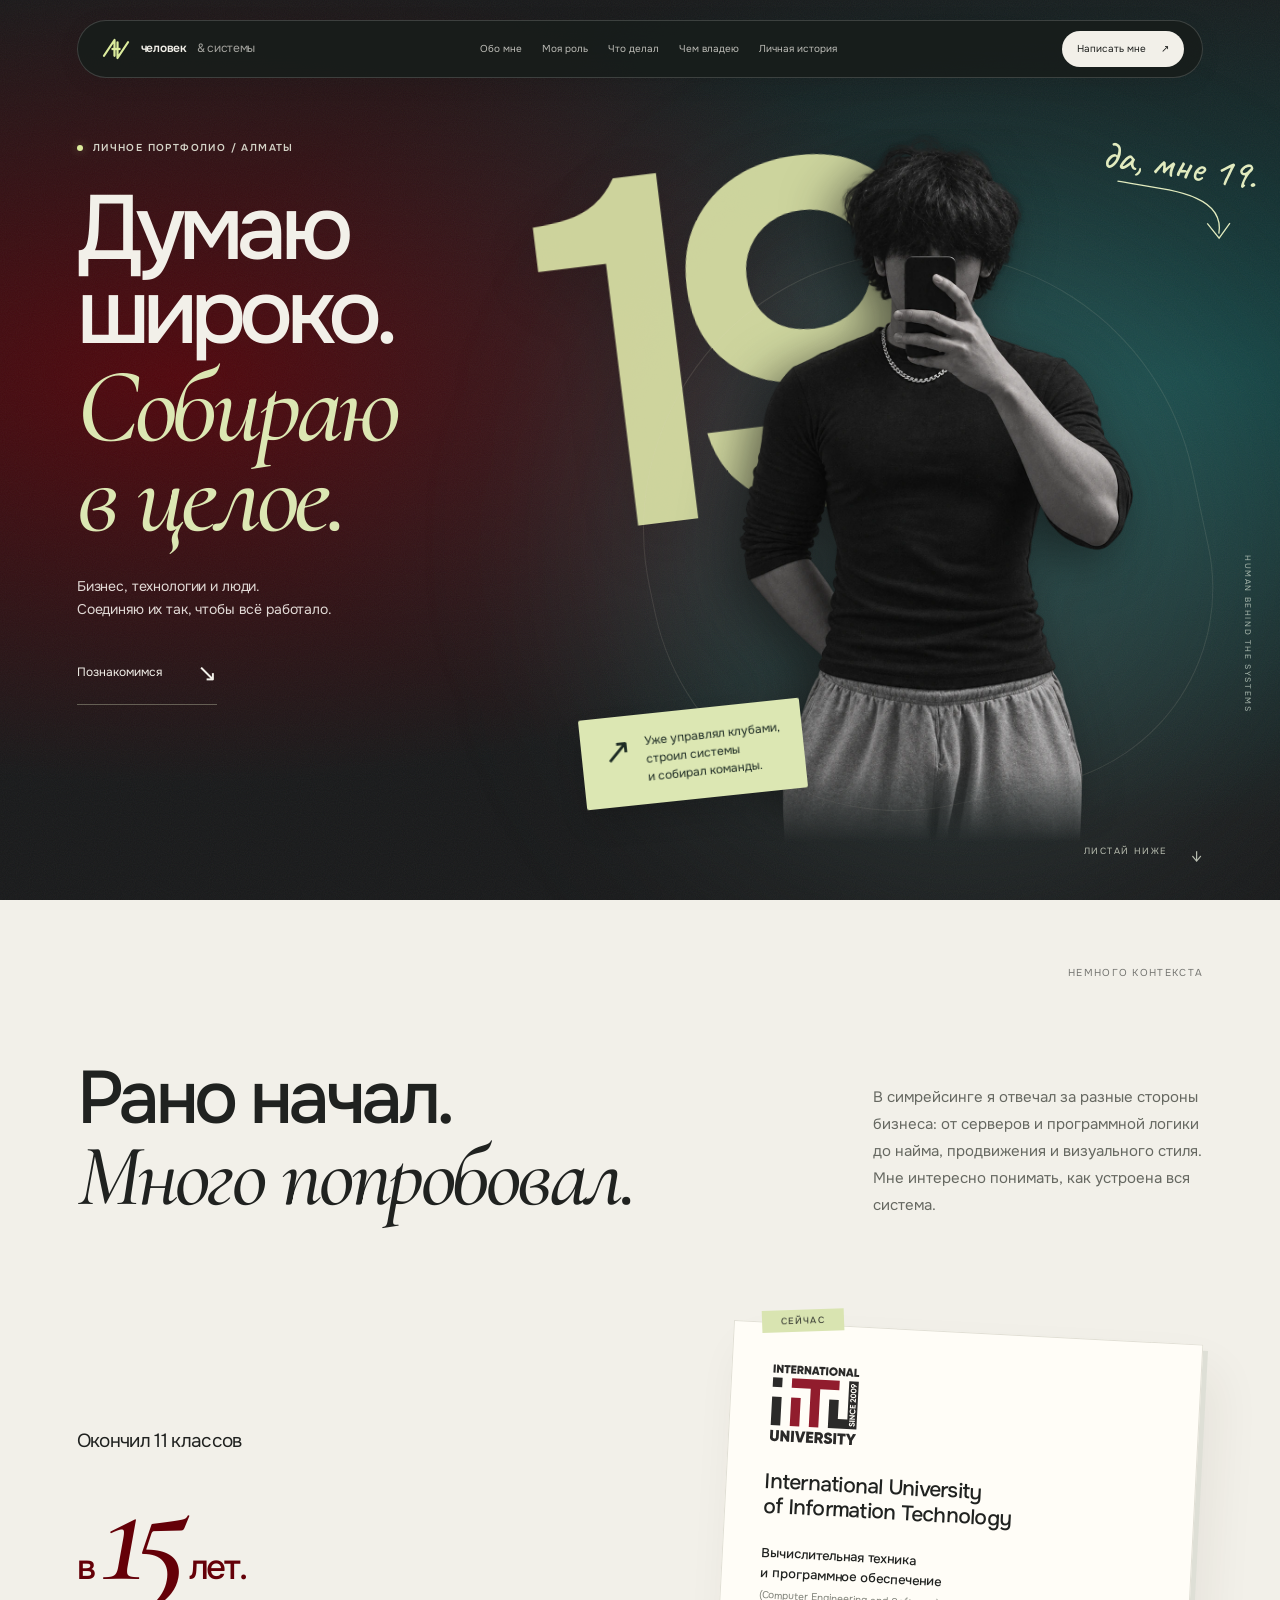
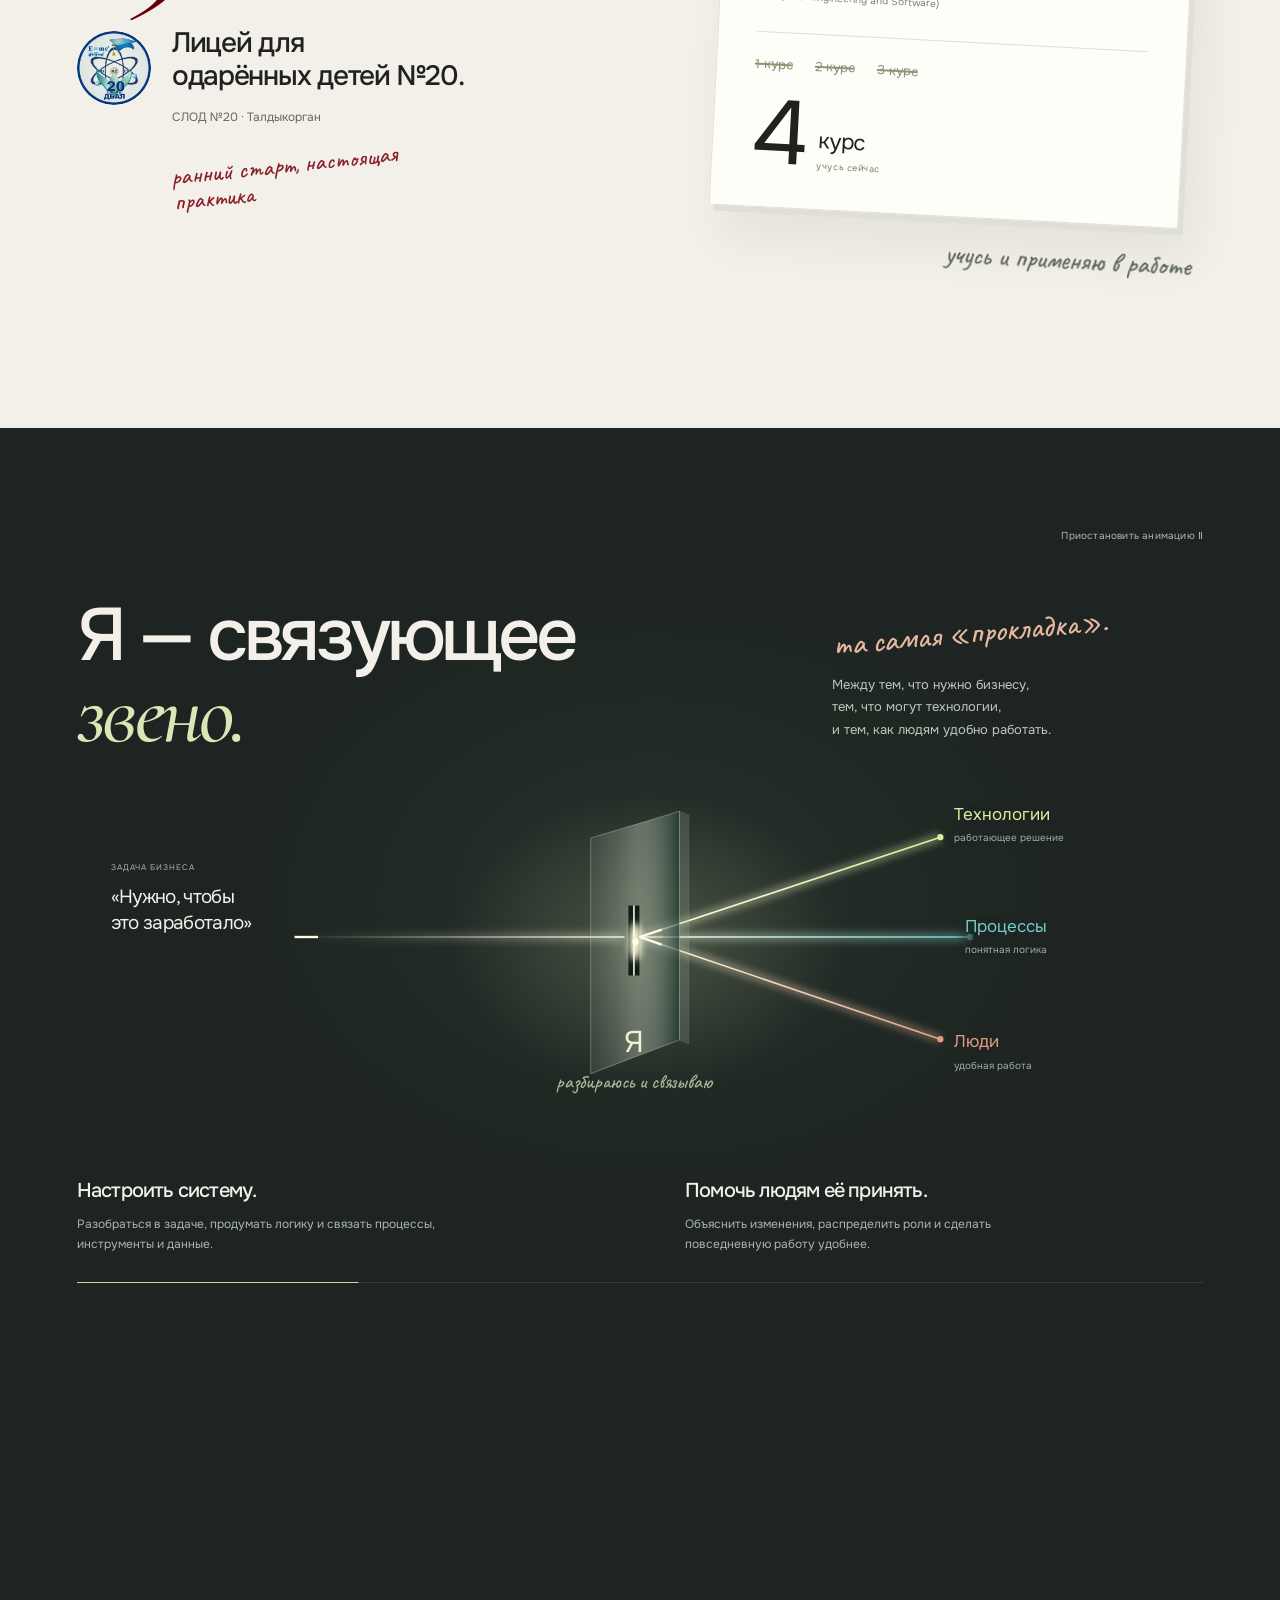
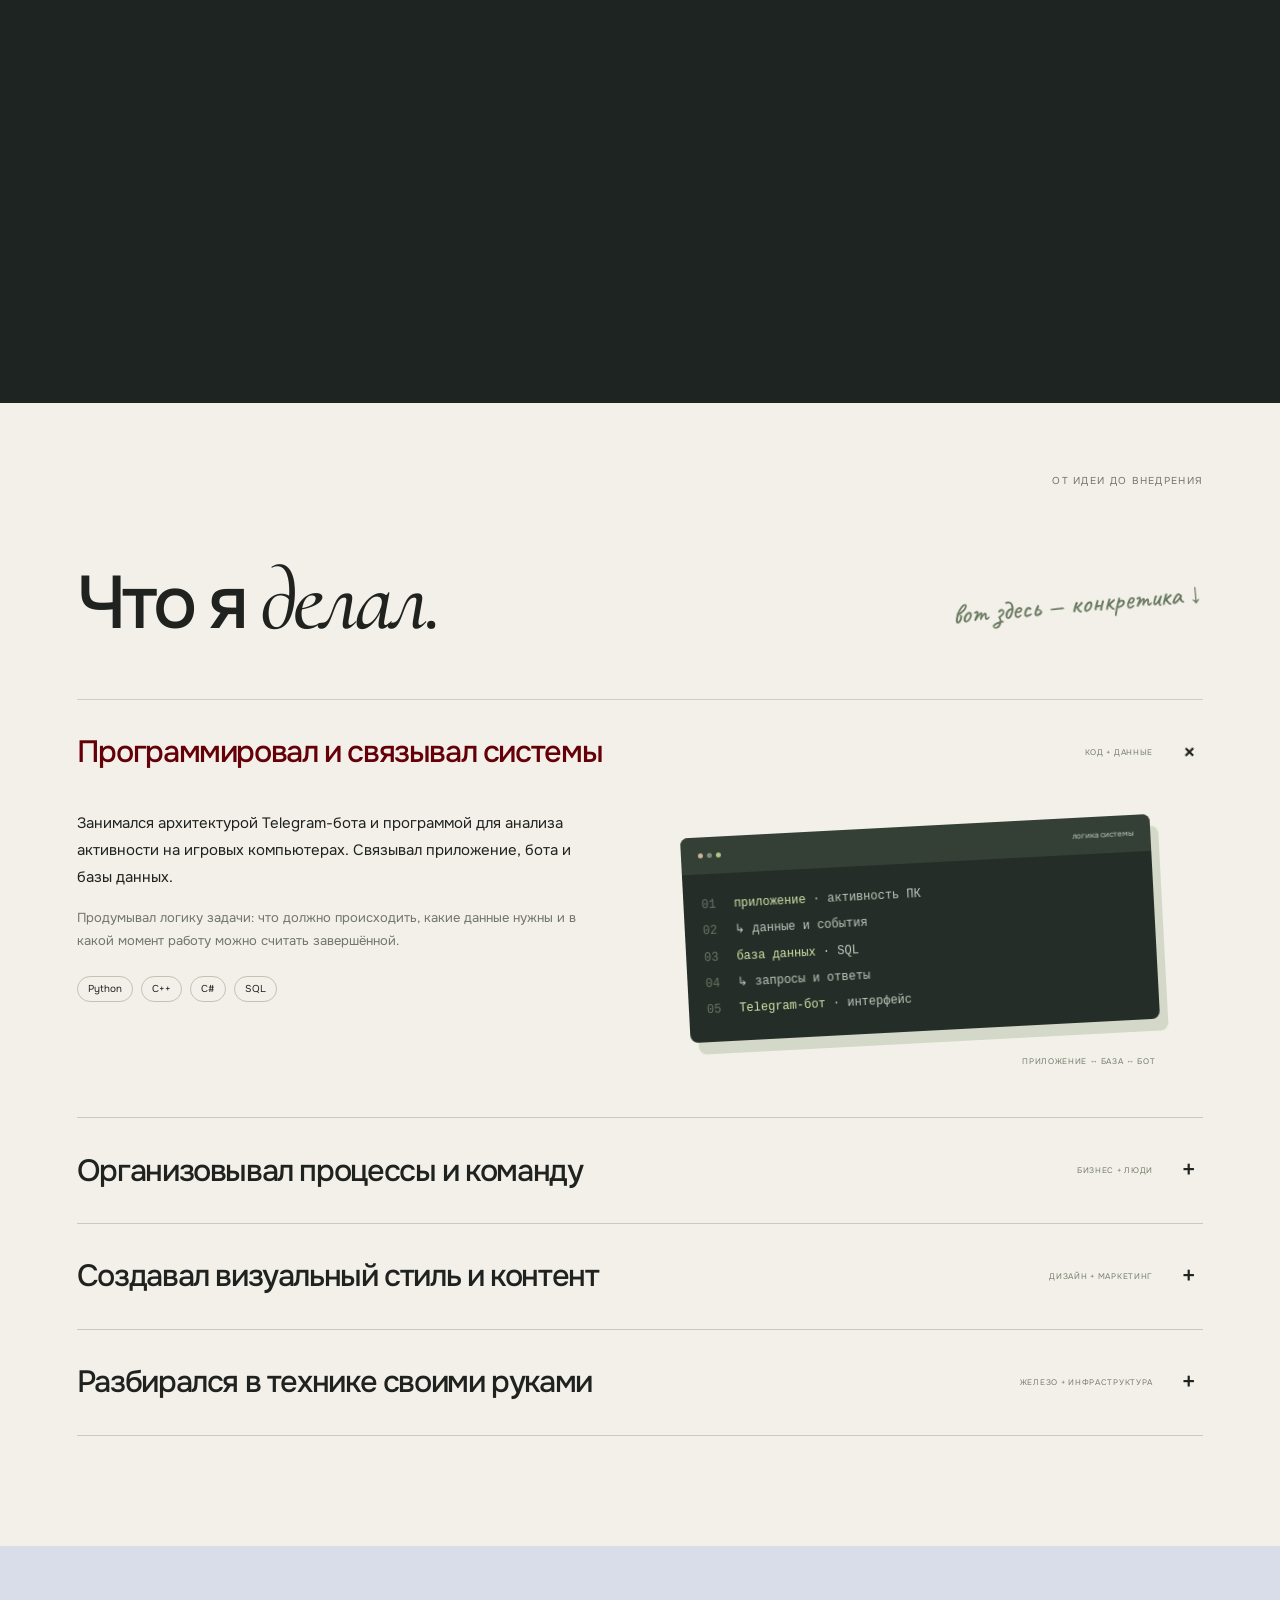
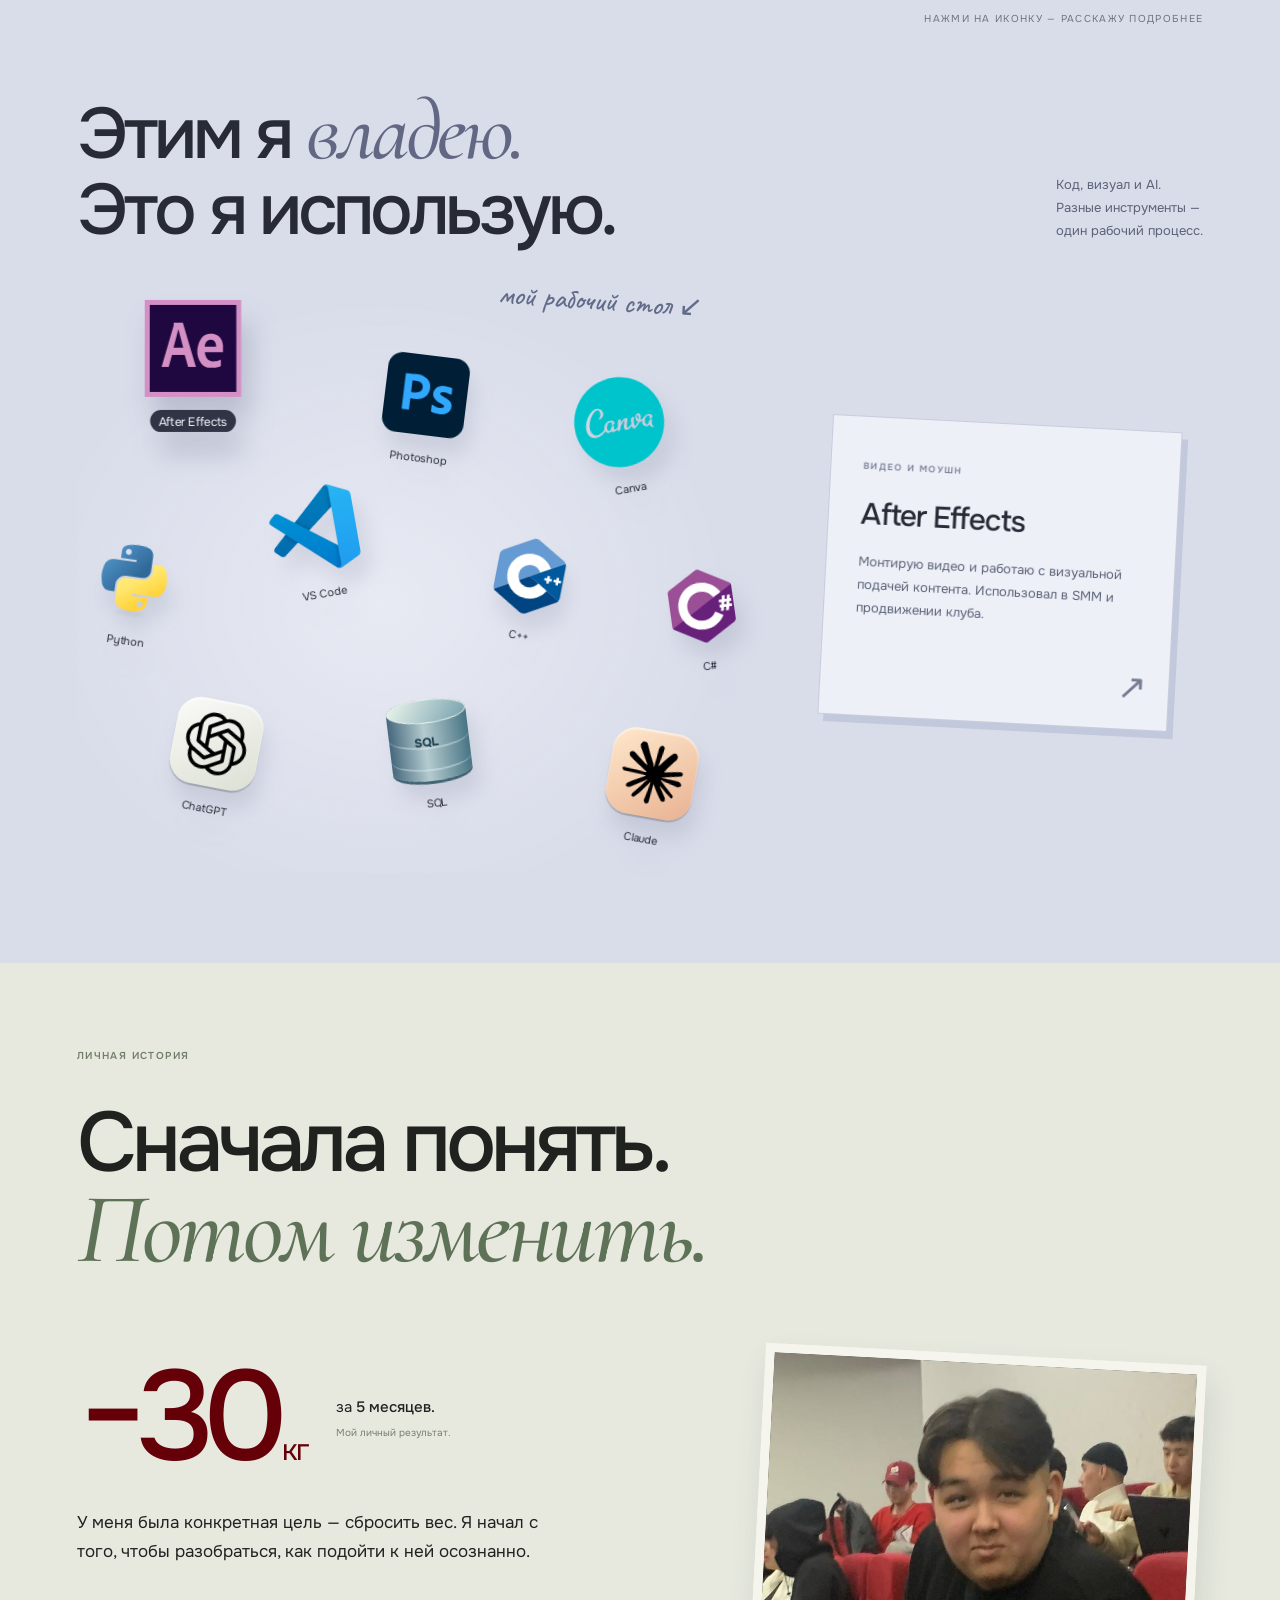
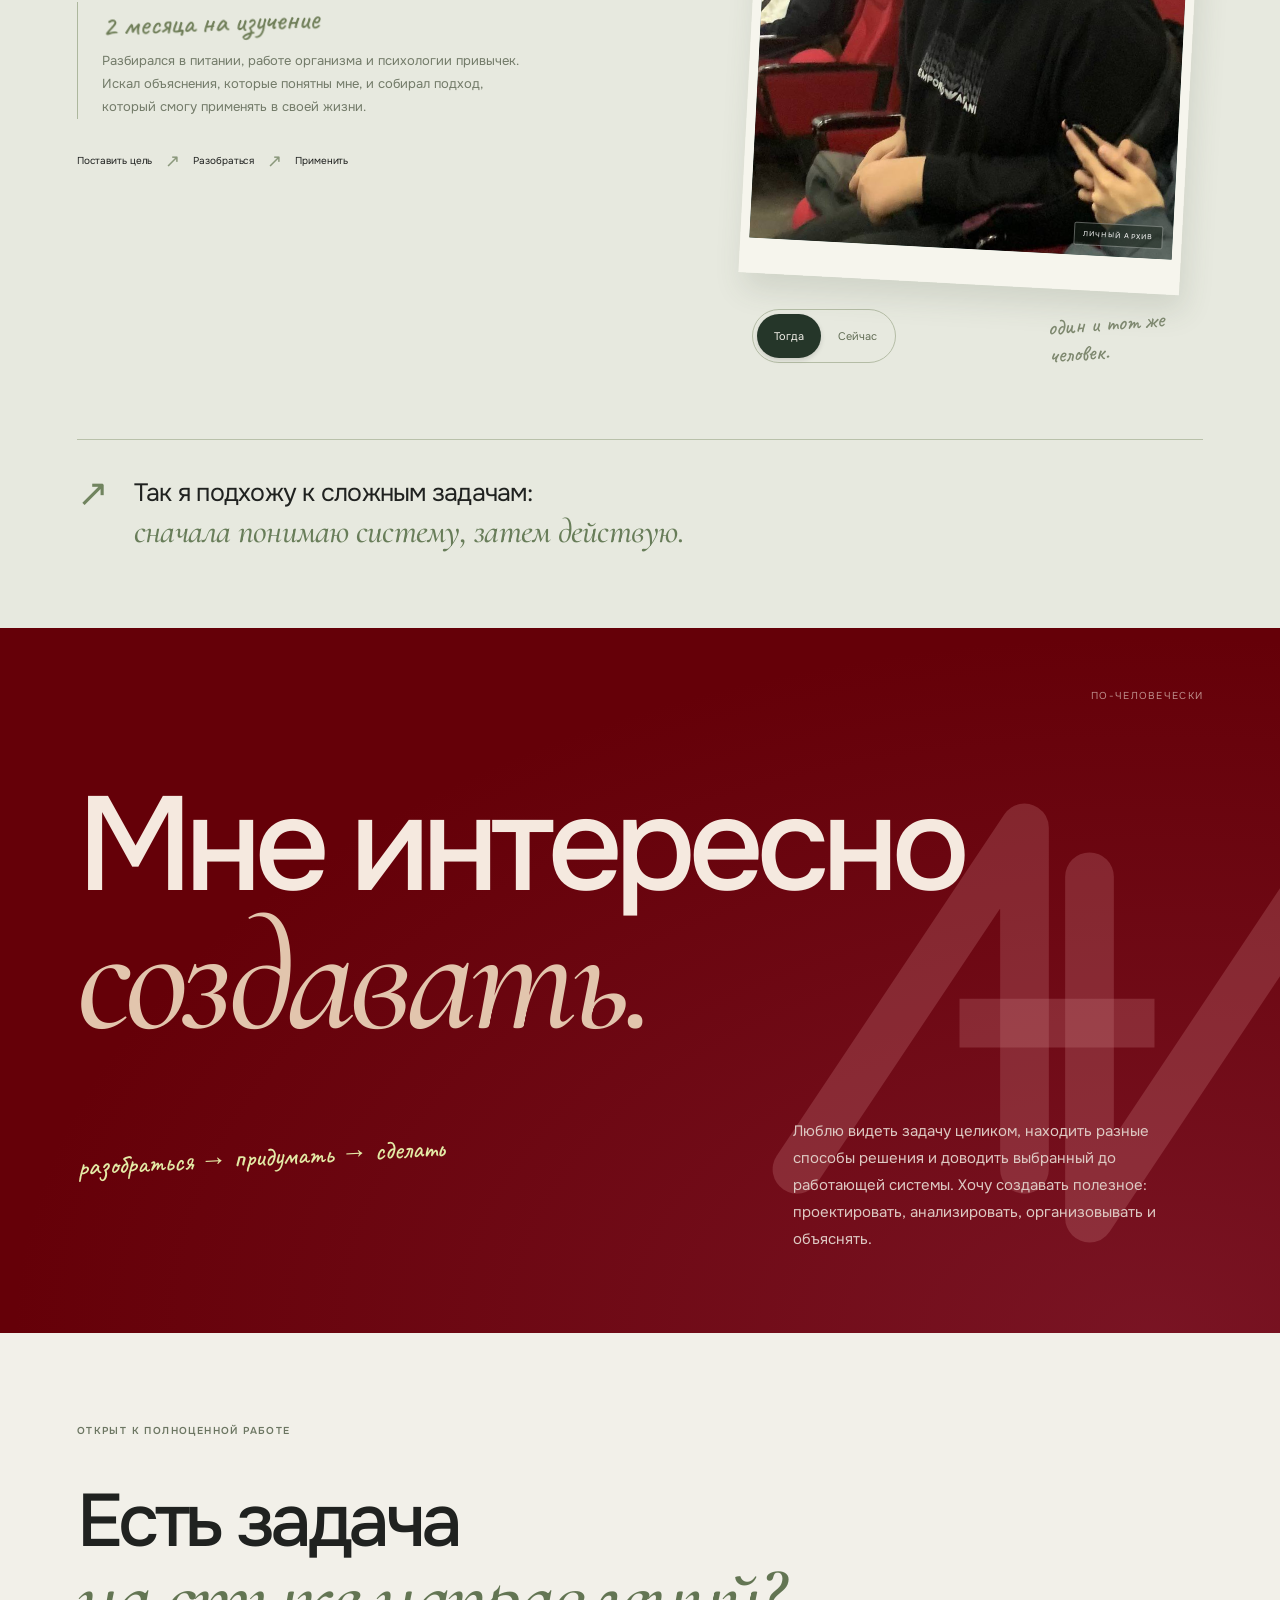
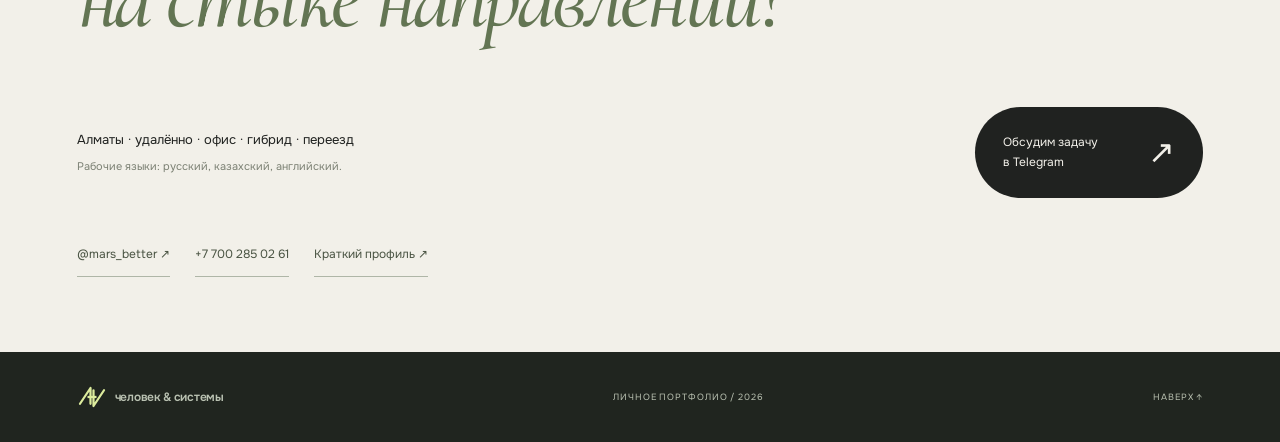
==== commit 2ba1a1c4: "Add visible hero entrance animation" ====
--- a/index.html
+++ b/index.html
@@ -4,7 +4,7 @@
 <meta charset="utf-8"><meta name="viewport" content="width=device-width,initial-scale=1"><meta name="theme-color" content="#191819">
 <meta name="description" content="Мне 19. Соединяю бизнес, технологии и людей: программирование, команда, дизайн и внедрение систем. Студент 4 курса International University of Information Technology.">
 <title>Человек между идеей и результатом — портфолио</title>
-<link rel="stylesheet" href="assets/fonts.css"><link rel="stylesheet" href="styles.css?v=20260929-3"><link rel="icon" href="assets/favicon.svg" type="image/svg+xml">
+<link rel="stylesheet" href="assets/fonts.css"><link rel="stylesheet" href="styles.css?v=20260929-4"><link rel="icon" href="assets/favicon.svg" type="image/svg+xml">
 </head>
 <body>
 <a class="skip" href="#main">К содержимому</a><div class="reading-line" aria-hidden="true"></div>
--- a/assets/fonts.css
+++ b/assets/fonts.css
@@ -0,0 +1,126 @@
+/* cyrillic */
+@font-face {
+  font-family: 'Caveat';
+  font-style: normal;
+  font-weight: 500;
+  font-display: swap;
+  src: url(fonts/font-0.woff2) format('woff2');
+  unicode-range: U+0301, U+0400-045F, U+0490-0491, U+04B0-04B1, U+2116;
+}
+/* latin */
+@font-face {
+  font-family: 'Caveat';
+  font-style: normal;
+  font-weight: 500;
+  font-display: swap;
+  src: url(fonts/font-1.woff2) format('woff2');
+  unicode-range: U+0000-00FF, U+0131, U+0152-0153, U+02BB-02BC, U+02C6, U+02DA, U+02DC, U+0304, U+0308, U+0329, U+2000-206F, U+20AC, U+2122, U+2191, U+2193, U+2212, U+2215, U+FEFF, U+FFFD;
+}
+/* cyrillic */
+@font-face {
+  font-family: 'Cormorant Garamond';
+  font-style: italic;
+  font-weight: 500;
+  font-display: swap;
+  src: url(fonts/font-2.woff2) format('woff2');
+  unicode-range: U+0301, U+0400-045F, U+0490-0491, U+04B0-04B1, U+2116;
+}
+/* latin */
+@font-face {
+  font-family: 'Cormorant Garamond';
+  font-style: italic;
+  font-weight: 500;
+  font-display: swap;
+  src: url(fonts/font-3.woff2) format('woff2');
+  unicode-range: U+0000-00FF, U+0131, U+0152-0153, U+02BB-02BC, U+02C6, U+02DA, U+02DC, U+0304, U+0308, U+0329, U+2000-206F, U+20AC, U+2122, U+2191, U+2193, U+2212, U+2215, U+FEFF, U+FFFD;
+}
+/* cyrillic */
+@font-face {
+  font-family: 'Onest';
+  font-style: normal;
+  font-weight: 400;
+  font-display: swap;
+  src: url(fonts/font-4.woff2) format('woff2');
+  unicode-range: U+0301, U+0400-045F, U+0490-0491, U+04B0-04B1, U+2116;
+}
+/* latin */
+@font-face {
+  font-family: 'Onest';
+  font-style: normal;
+  font-weight: 400;
+  font-display: swap;
+  src: url(fonts/font-5.woff2) format('woff2');
+  unicode-range: U+0000-00FF, U+0131, U+0152-0153, U+02BB-02BC, U+02C6, U+02DA, U+02DC, U+0304, U+0308, U+0329, U+2000-206F, U+20AC, U+2122, U+2191, U+2193, U+2212, U+2215, U+FEFF, U+FFFD;
+}
+/* cyrillic */
+@font-face {
+  font-family: 'Onest';
+  font-style: normal;
+  font-weight: 500;
+  font-display: swap;
+  src: url(fonts/font-4.woff2) format('woff2');
+  unicode-range: U+0301, U+0400-045F, U+0490-0491, U+04B0-04B1, U+2116;
+}
+/* latin */
+@font-face {
+  font-family: 'Onest';
+  font-style: normal;
+  font-weight: 500;
+  font-display: swap;
+  src: url(fonts/font-5.woff2) format('woff2');
+  unicode-range: U+0000-00FF, U+0131, U+0152-0153, U+02BB-02BC, U+02C6, U+02DA, U+02DC, U+0304, U+0308, U+0329, U+2000-206F, U+20AC, U+2122, U+2191, U+2193, U+2212, U+2215, U+FEFF, U+FFFD;
+}
+/* cyrillic */
+@font-face {
+  font-family: 'Onest';
+  font-style: normal;
+  font-weight: 600;
+  font-display: swap;
+  src: url(fonts/font-4.woff2) format('woff2');
+  unicode-range: U+0301, U+0400-045F, U+0490-0491, U+04B0-04B1, U+2116;
+}
+/* latin */
+@font-face {
+  font-family: 'Onest';
+  font-style: normal;
+  font-weight: 600;
+  font-display: swap;
+  src: url(fonts/font-5.woff2) format('woff2');
+  unicode-range: U+0000-00FF, U+0131, U+0152-0153, U+02BB-02BC, U+02C6, U+02DA, U+02DC, U+0304, U+0308, U+0329, U+2000-206F, U+20AC, U+2122, U+2191, U+2193, U+2212, U+2215, U+FEFF, U+FFFD;
+}
+/* cyrillic */
+@font-face {
+  font-family: 'Onest';
+  font-style: normal;
+  font-weight: 700;
+  font-display: swap;
+  src: url(fonts/font-4.woff2) format('woff2');
+  unicode-range: U+0301, U+0400-045F, U+0490-0491, U+04B0-04B1, U+2116;
+}
+/* latin */
+@font-face {
+  font-family: 'Onest';
+  font-style: normal;
+  font-weight: 700;
+  font-display: swap;
+  src: url(fonts/font-5.woff2) format('woff2');
+  unicode-range: U+0000-00FF, U+0131, U+0152-0153, U+02BB-02BC, U+02C6, U+02DA, U+02DC, U+0304, U+0308, U+0329, U+2000-206F, U+20AC, U+2122, U+2191, U+2193, U+2212, U+2215, U+FEFF, U+FFFD;
+}
+/* cyrillic */
+@font-face {
+  font-family: 'Onest';
+  font-style: normal;
+  font-weight: 800;
+  font-display: swap;
+  src: url(fonts/font-4.woff2) format('woff2');
+  unicode-range: U+0301, U+0400-045F, U+0490-0491, U+04B0-04B1, U+2116;
+}
+/* latin */
+@font-face {
+  font-family: 'Onest';
+  font-style: normal;
+  font-weight: 800;
+  font-display: swap;
+  src: url(fonts/font-5.woff2) format('woff2');
+  unicode-range: U+0000-00FF, U+0131, U+0152-0153, U+02BB-02BC, U+02C6, U+02DA, U+02DC, U+0304, U+0308, U+0329, U+2000-206F, U+20AC, U+2122, U+2191, U+2193, U+2212, U+2215, U+FEFF, U+FFFD;
+}
--- a/styles.css
+++ b/styles.css
@@ -46,10 +46,20 @@
 .case-story{padding:85px var(--pad) 75px;background:#e7e9df;overflow:hidden}.case-heading{margin-bottom:65px}.case-heading>.overline{color:#737e69;margin-bottom:35px}.case-heading h2{font-size:clamp(48px,6.6vw,94px)}.case-heading h2 em{color:#5e7257}.case-layout{display:grid;grid-template-columns:1.15fr 1fr;gap:12%;align-items:start}.case-content{padding-top:20px}.case-result{display:flex;gap:27px;align-items:center;flex-wrap:wrap;margin-bottom:35px}.case-result>strong{font-size:clamp(90px,10vw,150px);line-height:.85;letter-spacing:-.09em;font-weight:500;color:#650008;white-space:nowrap}.case-result>strong>span{font-size:30px;letter-spacing:-.06em;margin-left:6px;font-weight:400}.case-result>p{font-size:15px;line-height:1.4}.case-result b{font-weight:500}.case-result small{display:block;font-size:10px;color:#77826e;margin-top:8px}.case-lead{font-size:17px;line-height:1.75;max-width:490px}.case-research{margin:35px 0 28px;padding-left:24px;border-left:1px solid #adb79d}.case-research>.handwriting{display:block;font-size:30px;color:#6e7d57;transform:rotate(-2deg);margin-bottom:15px}.case-research p{font-size:13px;line-height:1.8;color:#737b69;max-width:430px}.case-method{display:flex;align-items:center;gap:13px;flex-wrap:wrap;font-size:10px;letter-spacing:-.01em}.case-method i{font-style:normal;color:#8b987c;font-size:18px}.case-photos{margin:0;position:relative;padding:10px 10px 0}.case-photo-frame{position:relative;width:100%;height:530px;background:radial-gradient(ellipse at 65% 30%,#3e6960,#142e2d);overflow:hidden;border:9px solid #f6f5ed;border-bottom-width:35px;box-shadow:5px 16px 30px #434d3723;transform:rotate(3deg);transition:transform .7s cubic-bezier(.2,.8,.2,1)}.case-photo-frame:hover{transform:rotate(0)}.case-photo-frame>img{width:100%;height:100%;object-fit:cover;object-position:52% 49%}.case-photo-frame>.case-after{object-fit:contain;object-position:center bottom;animation:photo-enter .6s ease}.case-photo-frame>.case-before{animation:photo-enter .6s ease}.case-photo-frame>img[hidden]{display:none}.photo-stamp{position:absolute;bottom:10px;right:10px;font-size:7px;letter-spacing:.18em;color:#fff;background:#1b261d88;border:1px solid #ffffff50;padding:5px 8px;border-radius:2px;pointer-events:none}.case-photos figcaption{margin-top:25px;display:flex;gap:20px;justify-content:space-between;align-items:center}.photo-switch{display:flex;border:1px solid #b4bca5;border-radius:30px;padding:4px;gap:3px}.photo-switch button{border:0;background:none;color:#636e56;border-radius:25px;font-size:11px;min-width:62px;padding:9px 14px}.photo-switch button[aria-pressed=true]{background:#253629;color:#f2f0e9;box-shadow:0 2px 5px #0002}.case-photos figcaption>.handwriting{font-size:23px;line-height:1.2;max-width:145px;transform:rotate(-4deg);color:#7e886f}.case-conclusion{margin-top:75px;padding-top:35px;border-top:1px solid #b9c1aa;display:flex;align-items:flex-start;gap:25px}.case-conclusion>span{font-size:38px;color:#71845f;line-height:1}.case-conclusion p{font-size:25px;letter-spacing:-.03em;line-height:1.5}.case-conclusion em{font-size:1.35em;color:#687d59;line-height:1.1}
 @keyframes beam-flow{from{stroke-dashoffset:480}to{stroke-dashoffset:0}}@keyframes photo-enter{from{opacity:0;transform:scale(1.025)}to{opacity:1;transform:scale(1)}}
 .motion-paused .beam-pulses path{animation-play-state:paused}
+/* The first screen needs a visible entrance even before the visitor scrolls. */
+.hero-copy{animation:hero-copy-in .9s cubic-bezier(.2,.8,.2,1) both}
+.portrait-stage{animation:hero-stage-in 1.15s cubic-bezier(.2,.8,.2,1) .08s both}
+.hero-age{animation:hero-age-in 1.2s cubic-bezier(.2,.8,.2,1) .12s both}
+.hero-sticker{animation:hero-sticker-in .8s cubic-bezier(.2,.8,.2,1) .48s both}
+@keyframes hero-copy-in{from{opacity:0;transform:translateY(28px)}to{opacity:1;transform:none}}
+@keyframes hero-stage-in{from{opacity:0;transform:translateY(35px) scale(.97)}to{opacity:1;transform:translateY(calc(var(--hero-p)*70px)) scale(1)}}
+@keyframes hero-age-in{from{opacity:0;transform:translateY(24px) rotate(-12deg) scale(.94)}to{opacity:.93;transform:translateY(calc(var(--hero-p)*-95px)) rotate(-7deg) scale(1)}}
+@keyframes hero-sticker-in{from{opacity:0;transform:translateY(25px) rotate(-6deg)}to{opacity:1;transform:rotate(-6deg)}}
 @media(max-width:1100px){.header nav{gap:13px}.header nav a{font-size:9px}.header{gap:12px}.header .wordmark{font-size:11px}.school-copy{padding-left:75px}.school-copy .school-logo{width:58px;height:58px}.school-copy h3{font-size:24px}.school-achievement strong{font-size:130px}.school-achievement h3{font-size:29px}.school-achievement>span{font-size:17px}.school-note{font-size:21px}.prism-input p{font-size:17px}.prism-me>span{font-size:18px}.case-layout{gap:7%}.case-photo-frame{height:475px}.case-result{gap:20px}.case-lead{font-size:15px}.case-research p{font-size:12px}.case-photos figcaption{gap:10px}.case-photos figcaption>.handwriting{font-size:21px}.experience-item summary{grid-template-columns:1fr 30px}}
 @media(max-width:800px){.school-copy{padding-left:0}.school-copy .school-logo{position:static;width:65px;height:65px;margin-bottom:22px}.school-copy h3{font-size:27px}.school-achievement>span{font-size:16px}.school-achievement strong{font-size:120px}.prism-scene{height:340px;margin:30px 0}.prism-input p{font-size:15px}.prism-input{top:30%;left:0}.prism-output>span{font-size:14px}.prism-output small{font-size:8px}.prism-output{width:25%}.prism-me{bottom:11%}.prism-tech{top:18%}.prism-people{top:73%}.prism-me>span{font-size:16px}.case-story{padding:65px var(--pad)}.case-heading{margin-bottom:45px}.case-heading h2{font-size:63px}.case-layout{grid-template-columns:1fr;gap:40px}.case-content{padding-top:0}.case-result{gap:30px;margin-bottom:28px}.case-result>strong{font-size:120px}.case-result>p{font-size:18px}.case-result small{font-size:11px}.case-lead{max-width:600px;font-size:16px}.case-research p{max-width:550px;font-size:13px}.case-photos{max-width:460px;justify-self:center;width:100%}.case-photo-frame{height:510px}.case-photos figcaption>.handwriting{font-size:25px;max-width:none}.case-conclusion{margin-top:60px}.case-conclusion p{font-size:23px}.personal-symbol{width:530px;height:530px}}
 @media(max-width:550px){.personal-mark{width:25px;height:25px}.header .wordmark{font-size:10px;gap:7px}.school-story{display:block}.school-achievement{padding-bottom:33px}.school-achievement>span{font-size:22px}.school-achievement h3{font-size:37px}.school-achievement strong{font-size:150px}.school-copy{padding-left:88px}.school-copy .school-logo{position:absolute;width:66px;height:66px;top:3px;left:0;margin:0}.school-copy h3{font-size:24px;margin-bottom:15px}.school-copy p{font-size:11px}.school-note{font-size:23px;margin-top:20px}.past-courses{gap:25px}.current-course strong{font-size:90px}.current-course>span{font-size:24px}.experience-item summary{grid-template-columns:1fr 25px;gap:12px}.experience-content{padding-left:0}.role-outcomes>div{padding-left:0}.prism-scene{height:330px;width:calc(100% + 18px);margin-left:-9px;margin-top:10px;margin-bottom:5px}.prism-art{top:15px;height:285px}.prism-input{left:3%;top:31%;max-width:29%}.prism-input>span{font-size:6px;letter-spacing:.03em}.prism-input p{font-size:12px;margin-top:9px;line-height:1.4}.prism-me{bottom:13%;left:40%}.prism-me b{font-size:22px}.prism-me>span{font-size:16px;max-width:125px;white-space:normal}.prism-output{width:28%;right:0;padding-left:8px}.prism-output>span{font-size:12px}.prism-output small{font-size:7px;margin-top:3px}.prism-tech{top:30%}.prism-process{top:48%;right:-1%}.prism-people{top:66%}.role-heading>div{margin-top:28px}.role-outcomes{padding-top:5px}.personal-symbol{width:400px;height:400px;right:-40%}.case-story{padding:50px var(--pad)}.case-heading{margin-bottom:35px}.case-heading>.overline{font-size:8px;margin-bottom:25px}.case-heading h2{font-size:47px}.case-result{gap:20px}.case-result>strong{font-size:100px}.case-result>strong>span{font-size:25px}.case-result>p{font-size:14px}.case-result small{font-size:9px}.case-lead{font-size:14px;line-height:1.8}.case-research{margin:28px 0;padding-left:20px}.case-research>.handwriting{font-size:29px}.case-research p{font-size:12px}.case-method{gap:10px;font-size:9px}.case-layout{gap:35px}.case-photo-frame{height:450px;border-width:7px;border-bottom-width:28px}.case-photos{padding:8px}.case-photos figcaption{gap:12px;align-items:center;margin-top:25px}.photo-switch button{font-size:10px;min-width:55px;padding:9px 12px}.case-photos figcaption>.handwriting{font-size:23px;max-width:125px}.case-conclusion{margin-top:45px;padding-top:28px;gap:15px}.case-conclusion>span{font-size:30px}.case-conclusion p{font-size:19px;line-height:1.5}.case-conclusion em{font-size:1.4em}.experience-heading{margin-top:25px}.tools-heading{margin-top:30px}.personal h2{margin-top:40px}}
 @media(max-width:360px){.school-copy{padding-left:73px}.school-copy .school-logo{width:57px;height:57px}.school-copy h3{font-size:22px}.case-heading h2{font-size:42px}.case-result>strong{font-size:87px}.case-result{gap:13px}.case-photo-frame{height:410px}.case-photos figcaption>.handwriting{font-size:20px}.prism-input p{font-size:11px}.prism-output>span{font-size:11px}}
 @media(prefers-reduced-motion:reduce){.beam-pulses{display:none}.light-gate{transform:none}.beam-glow{opacity:.7}.beam-outputs{opacity:1}}
+.motion-paused .hero-copy,.motion-paused .portrait-stage,.motion-paused .hero-age,.motion-paused .hero-sticker{animation:none}
 html{scroll-behavior:auto}.university-paper>img{width:92px;height:auto;margin-bottom:25px}.motion-toggle{min-height:30px}.past-courses{font-size:13px} @media(max-width:550px){.university-paper>img{width:80px}.past-courses{font-size:12px}}
 .motion-toggle,.photo-switch button,.contact-links a,.contact-links button{min-height:44px}.contact-links a,.contact-links button{align-items:center}.photo-switch button{min-width:64px}.menu-toggle{min-width:44px;min-height:44px}
